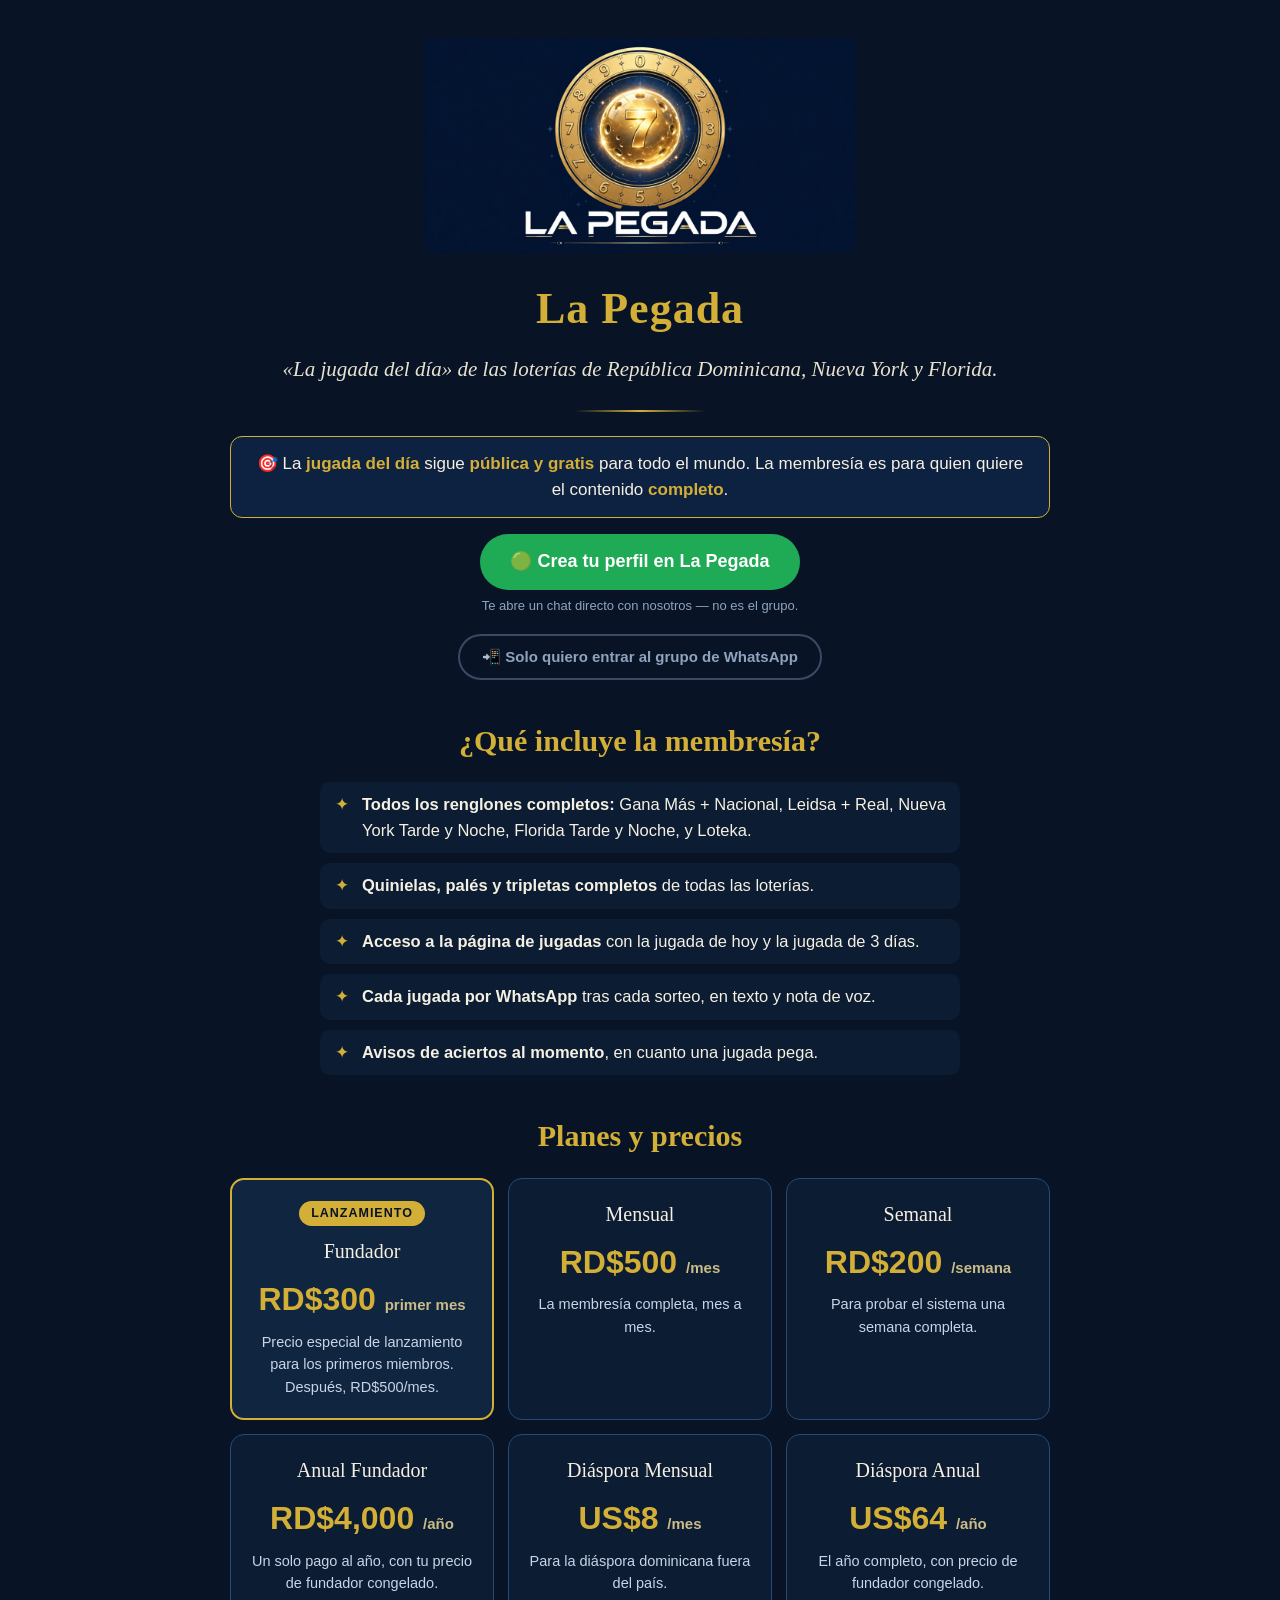
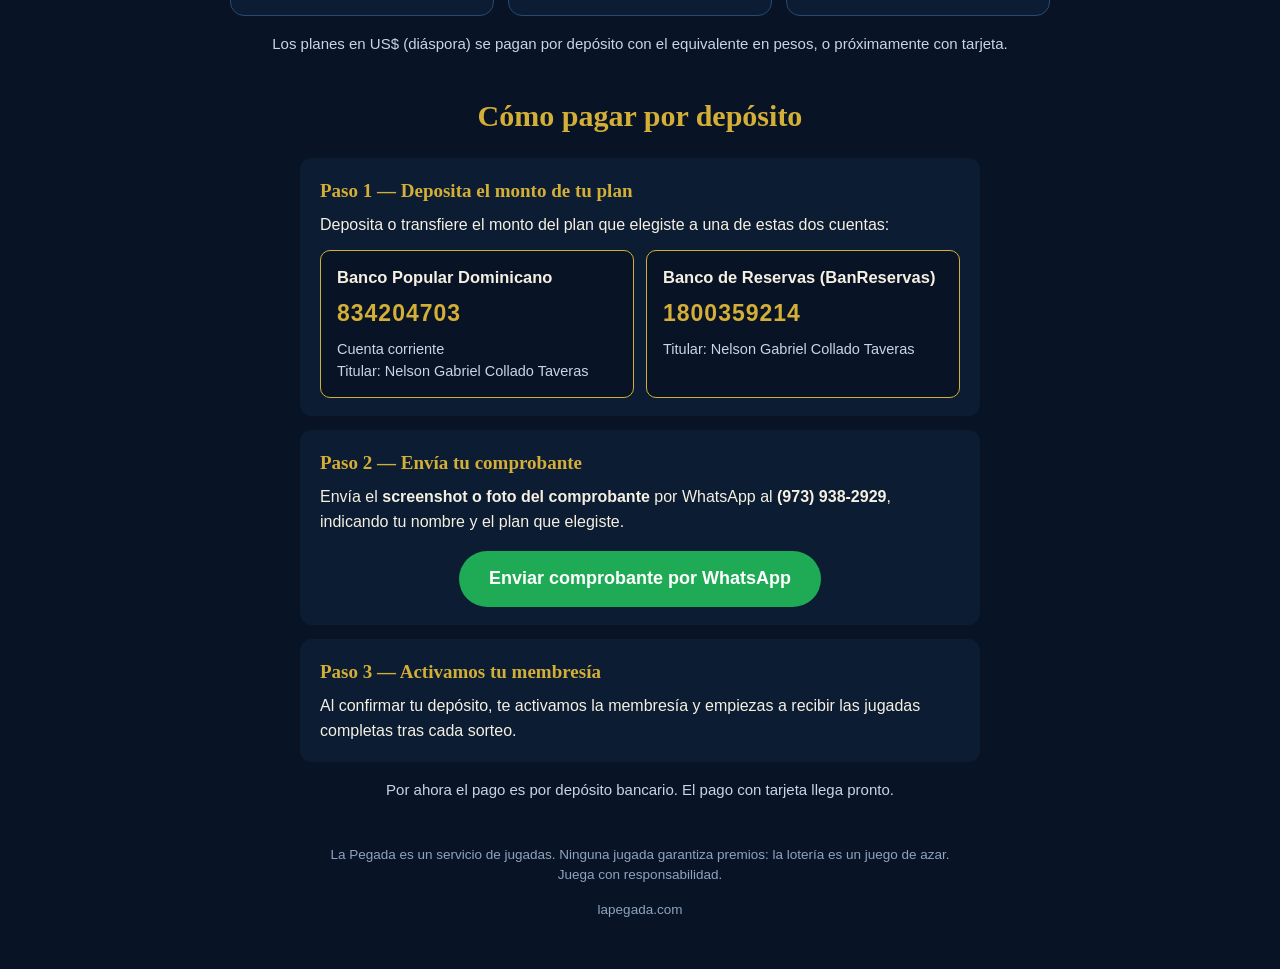
==== index.html @ ef73ce64 "Fix CTA perfil vs grupo (index.html)" ====
<!DOCTYPE html>
<html lang="es">
<head>
<meta charset="UTF-8">
<meta name="viewport" content="width=device-width, initial-scale=1.0">
<title>La Pegada — Membresía | La jugada del día</title>
<meta name="description" content="La Pegada: la jugada del día de las loterías de República Dominicana, Nueva York y Florida. Membresía con todos los renglones, quinielas, palés y tripletas completos, por la página y por WhatsApp.">
<meta property="og:type" content="website">
<meta property="og:url" content="https://lapegada.com/">
<meta property="og:site_name" content="La Pegada">
<meta property="og:title" content="La Pegada — La jugada del día">
<meta property="og:description" content="Entra y mira la jugada de tu lotería favorita: República Dominicana, Nueva York y Florida. Jugada del día gratis y la Jugada Secreta para miembros premium.">
<meta property="og:image" content="https://lapegada.com/logo-rueda.webp">
<meta name="twitter:card" content="summary_large_image">
<meta name="twitter:title" content="La Pegada — La jugada del día">
<meta name="twitter:description" content="Entra y mira la jugada de tu lotería favorita. Jugada del día gratis y la Jugada Secreta para miembros premium.">
<meta name="twitter:image" content="https://lapegada.com/logo-rueda.webp">
<link rel="manifest" href="/manifest.webmanifest">
<meta name="theme-color" content="#081426">
<link rel="icon" type="image/png" sizes="192x192" href="/icons/icon-192.png">
<link rel="icon" type="image/png" sizes="512x512" href="/icons/icon-512.png">
<meta name="mobile-web-app-capable" content="yes">
<meta name="apple-mobile-web-app-capable" content="yes">
<meta name="apple-mobile-web-app-title" content="La Pegada">
<meta name="apple-mobile-web-app-status-bar-style" content="black-translucent">
<link rel="apple-touch-icon" href="/icons/apple-touch-icon.png">
<style>
  * { margin:0; padding:0; box-sizing:border-box; }
  body { background:#081426; color:#f5f0e1; font-family: Arial, Helvetica, sans-serif; line-height:1.55; }
  .wrap { max-width:860px; margin:0 auto; padding:28px 20px 48px; }
  header { text-align:center; padding-top:10px; }
  img.logo { width:min(430px, 84vw); height:auto; }
  h1 { font-family: Georgia, 'Times New Roman', serif; font-size:clamp(30px,6vw,44px); color:#d4af37; margin-top:14px; letter-spacing:1px; }
  .tagline { margin-top:10px; font-size:clamp(16px,3.6vw,21px); color:#e8e2cf; font-style:italic; font-family: Georgia, 'Times New Roman', serif; }
  .linea { width:130px; height:2px; background:linear-gradient(90deg, transparent, #d4af37, transparent); margin:24px auto; }
  .gratis { background:#0d2140; border:1px solid #d4af37; border-radius:12px; padding:14px 18px; text-align:center; font-size:17px; color:#f5f0e1; }
  .gratis strong { color:#d4af37; }
  section { margin-top:38px; }
  h2 { font-family: Georgia, 'Times New Roman', serif; color:#d4af37; font-size:clamp(22px,5vw,30px); text-align:center; margin-bottom:18px; }
  ul.incluye { list-style:none; max-width:640px; margin:0 auto; }
  ul.incluye li { padding:10px 14px 10px 42px; position:relative; background:#0b1c33; border-radius:10px; margin-bottom:10px; font-size:16.5px; }
  ul.incluye li::before { content:"✦"; color:#d4af37; position:absolute; left:15px; top:10px; }
  .planes { display:grid; grid-template-columns:repeat(auto-fit, minmax(230px, 1fr)); gap:14px; }
  .plan { background:#0b1c33; border:1px solid #274a73; border-radius:14px; padding:20px 18px; text-align:center; }
  .plan.destacado { border:2px solid #d4af37; background:#10253f; }
  .plan .nombre { font-family: Georgia, 'Times New Roman', serif; font-size:20px; color:#f5f0e1; }
  .plan .precio { font-size:32px; font-weight:bold; color:#d4af37; margin:8px 0 2px; }
  .plan .precio small { font-size:15px; color:#cbbd8a; }
  .plan .detalle { font-size:14.5px; color:#c9d4e6; margin-top:6px; }
  .etiqueta { display:inline-block; background:#d4af37; color:#081426; font-weight:bold; font-size:12.5px; letter-spacing:1px; text-transform:uppercase; border-radius:20px; padding:3px 12px; margin-bottom:10px; }
  .nota { text-align:center; font-size:15px; color:#c9d4e6; margin-top:16px; }
  .pasos { max-width:680px; margin:0 auto; }
  .paso { background:#0b1c33; border-radius:12px; padding:18px 20px; margin-bottom:14px; }
  .paso h3 { color:#d4af37; font-family: Georgia, 'Times New Roman', serif; font-size:19px; margin-bottom:8px; }
  .cuentas { display:grid; grid-template-columns:repeat(auto-fit, minmax(240px, 1fr)); gap:12px; margin-top:12px; }
  .cuenta { background:#081426; border:1px solid #d4af37; border-radius:10px; padding:14px 16px; }
  .cuenta .banco { font-weight:bold; font-size:16.5px; color:#f5f0e1; }
  .cuenta .numero { font-size:23px; font-weight:bold; letter-spacing:1px; color:#d4af37; margin:6px 0; }
  .cuenta .dato { font-size:14.5px; color:#c9d4e6; }
  a.wa { display:inline-block; background:#1faa55; color:#ffffff; font-weight:bold; text-decoration:none; border-radius:30px; padding:14px 30px; font-size:18px; margin-top:8px; }
  a.grupo { display:inline-block; background:transparent; color:#8fa3bf; font-weight:bold; text-decoration:none; border:2px solid #3a4a63; border-radius:30px; padding:9px 22px; font-size:15px; margin-top:10px; }
  .cta { text-align:center; margin-top:8px; }
  .cta .nota { display:block; margin-top:6px; font-size:13px; color:#8fa3bf; }
  footer { margin-top:44px; text-align:center; font-size:13.5px; color:#8fa3bf; }
  footer .legal { max-width:640px; margin:0 auto 14px; line-height:1.5; }
</style>
</head>
<body>
<div class="wrap">

  <header>
    <img class="logo" src="logo-rueda.webp" alt="La Pegada">
    <h1>La Pegada</h1>
    <p class="tagline">«La jugada del día» de las loterías de República Dominicana, Nueva York y Florida.</p>
    <div class="linea"></div>
    <div class="gratis">🎯 La <strong>jugada del día</strong> sigue <strong>pública y gratis</strong> para todo el mundo. La membresía es para quien quiere el contenido <strong>completo</strong>.</div>
    <div class="cta"><a class="wa" href="https://wa.me/19739382929?text=Hola%2C%20quiero%20crear%20mi%20perfil%20en%20La%20Pegada">🟢 Crea tu perfil en La Pegada</a><span class="nota">Te abre un chat directo con nosotros — no es el grupo.</span></div>
    <div class="cta"><a class="grupo" href="https://chat.whatsapp.com/J2mZle35gY3IlnTpNq9Ofj?s=cl&p=i&mlu=4&ilr=4&iam=2">📲 Solo quiero entrar al grupo de WhatsApp</a></div>
  </header>

  <section>
    <h2>¿Qué incluye la membresía?</h2>
    <ul class="incluye">
      <li><strong>Todos los renglones completos:</strong> Gana Más + Nacional, Leidsa + Real, Nueva York Tarde y Noche, Florida Tarde y Noche, y Loteka.</li>
      <li><strong>Quinielas, palés y tripletas completos</strong> de todas las loterías.</li>
      <li><strong>Acceso a la página de jugadas</strong> con la jugada de hoy y la jugada de 3 días.</li>
      <li><strong>Cada jugada por WhatsApp</strong> tras cada sorteo, en texto y nota de voz.</li>
      <li><strong>Avisos de aciertos al momento</strong>, en cuanto una jugada pega.</li>
    </ul>
  </section>

  <section>
    <h2>Planes y precios</h2>
    <div class="planes">
      <div class="plan destacado">
        <span class="etiqueta">Lanzamiento</span>
        <div class="nombre">Fundador</div>
        <div class="precio">RD$300 <small>primer mes</small></div>
        <div class="detalle">Precio especial de lanzamiento para los primeros miembros. Después, RD$500/mes.</div>
      </div>
      <div class="plan">
        <div class="nombre">Mensual</div>
        <div class="precio">RD$500 <small>/mes</small></div>
        <div class="detalle">La membresía completa, mes a mes.</div>
      </div>
      <div class="plan">
        <div class="nombre">Semanal</div>
        <div class="precio">RD$200 <small>/semana</small></div>
        <div class="detalle">Para probar el sistema una semana completa.</div>
      </div>
      <div class="plan">
        <div class="nombre">Anual Fundador</div>
        <div class="precio">RD$4,000 <small>/año</small></div>
        <div class="detalle">Un solo pago al año, con tu precio de fundador congelado.</div>
      </div>
      <div class="plan">
        <div class="nombre">Diáspora Mensual</div>
        <div class="precio">US$8 <small>/mes</small></div>
        <div class="detalle">Para la diáspora dominicana fuera del país.</div>
      </div>
      <div class="plan">
        <div class="nombre">Diáspora Anual</div>
        <div class="precio">US$64 <small>/año</small></div>
        <div class="detalle">El año completo, con precio de fundador congelado.</div>
      </div>
    </div>
    <p class="nota">Los planes en US$ (diáspora) se pagan por depósito con el equivalente en pesos, o próximamente con tarjeta.</p>
  </section>

  <section>
    <h2>Cómo pagar por depósito</h2>
    <div class="pasos">
      <div class="paso">
        <h3>Paso 1 — Deposita el monto de tu plan</h3>
        <p>Deposita o transfiere el monto del plan que elegiste a una de estas dos cuentas:</p>
        <div class="cuentas">
          <div class="cuenta">
            <div class="banco">Banco Popular Dominicano</div>
            <div class="numero">834204703</div>
            <div class="dato">Cuenta corriente</div>
            <div class="dato">Titular: Nelson Gabriel Collado Taveras</div>
          </div>
          <div class="cuenta">
            <div class="banco">Banco de Reservas (BanReservas)</div>
            <div class="numero">1800359214</div>
            <div class="dato">Titular: Nelson Gabriel Collado Taveras</div>
          </div>
        </div>
      </div>
      <div class="paso">
        <h3>Paso 2 — Envía tu comprobante</h3>
        <p>Envía el <strong>screenshot o foto del comprobante</strong> por WhatsApp al <strong>(973) 938-2929</strong>, indicando tu nombre y el plan que elegiste.</p>
        <div class="cta"><a class="wa" href="https://wa.me/19739382929">Enviar comprobante por WhatsApp</a></div>
      </div>
      <div class="paso">
        <h3>Paso 3 — Activamos tu membresía</h3>
        <p>Al confirmar tu depósito, te activamos la membresía y empiezas a recibir las jugadas completas tras cada sorteo.</p>
      </div>
    </div>
    <p class="nota">Por ahora el pago es por depósito bancario. El pago con tarjeta llega pronto.</p>
  </section>

  <footer>
    <p class="legal">La Pegada es un servicio de jugadas. Ninguna jugada garantiza premios: la lotería es un juego de azar. Juega con responsabilidad.</p>
    <p>lapegada.com</p>
  </footer>

</div>
<script>
if ('serviceWorker' in navigator) {
  window.addEventListener('load', function () {
    navigator.serviceWorker.register('/sw.js').catch(function () { /* sin SW la página funciona igual */ });
  });
}
</script>
</body>
</html>
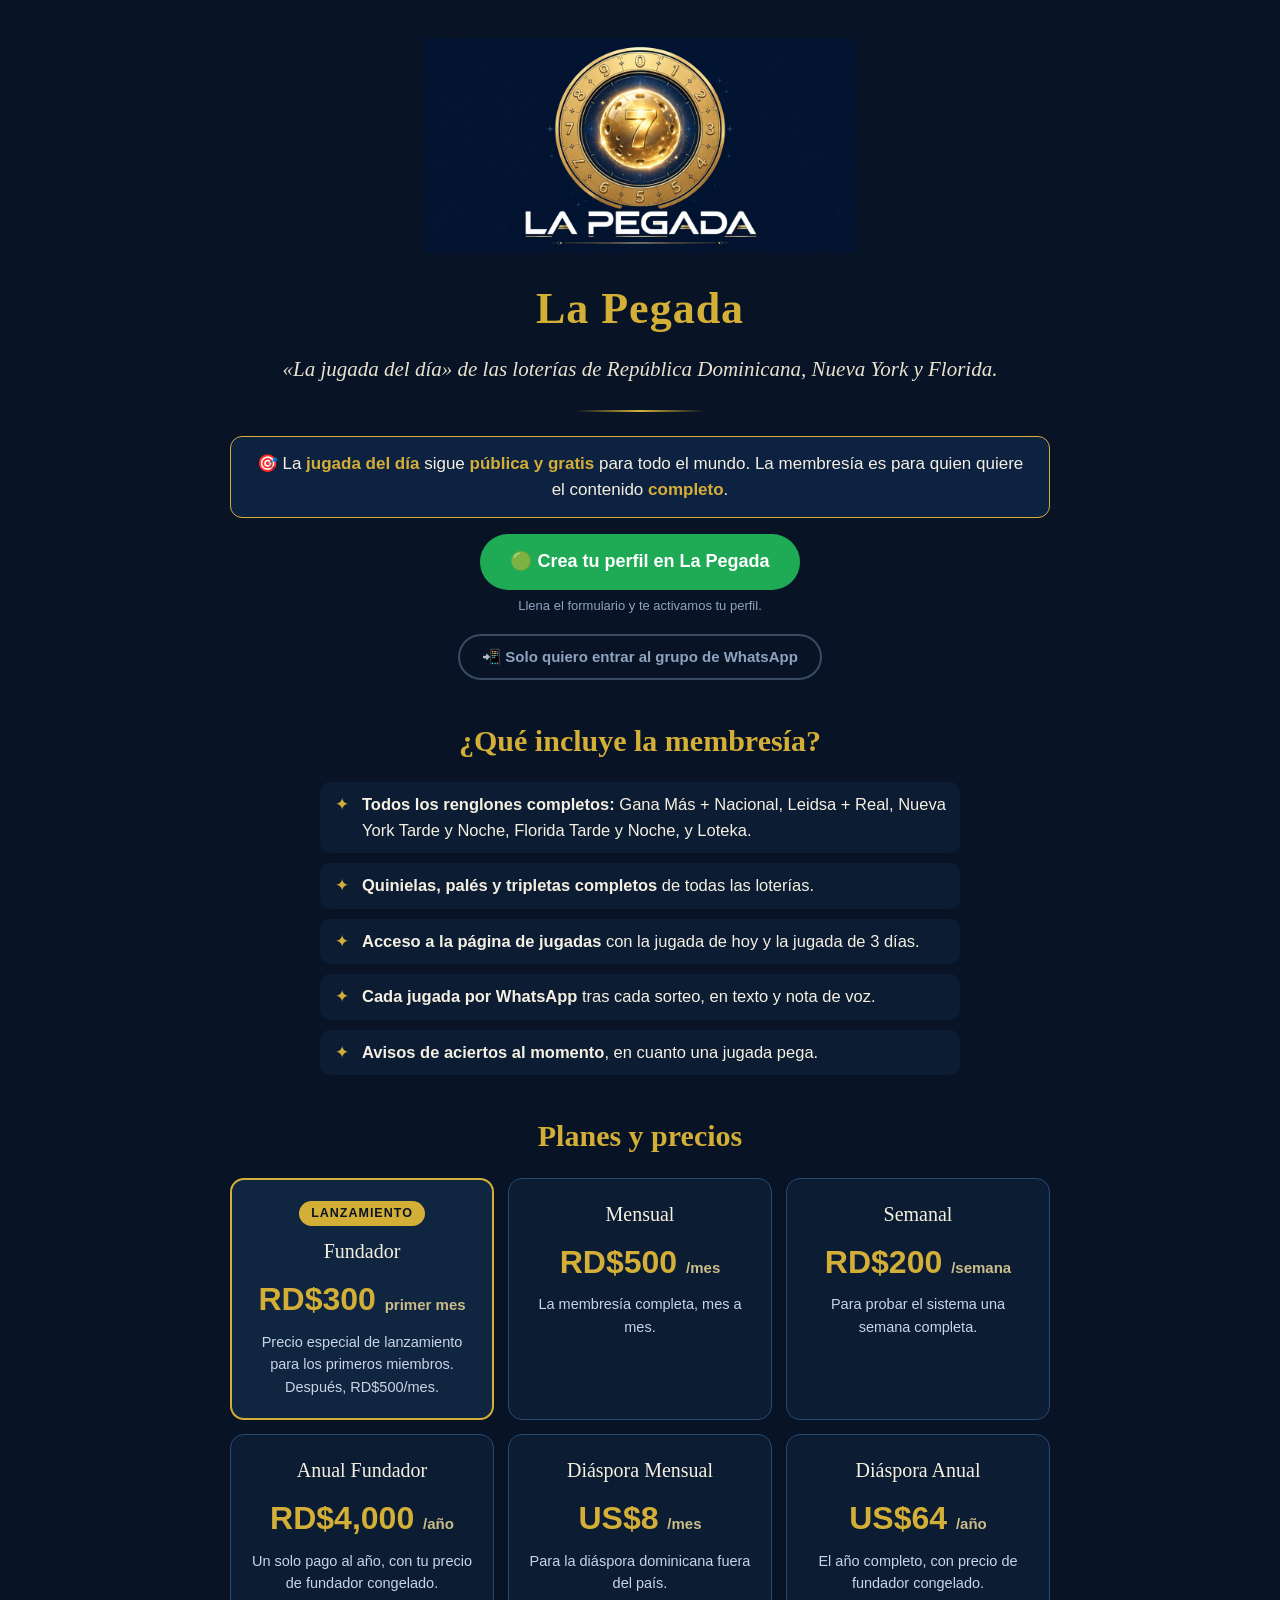
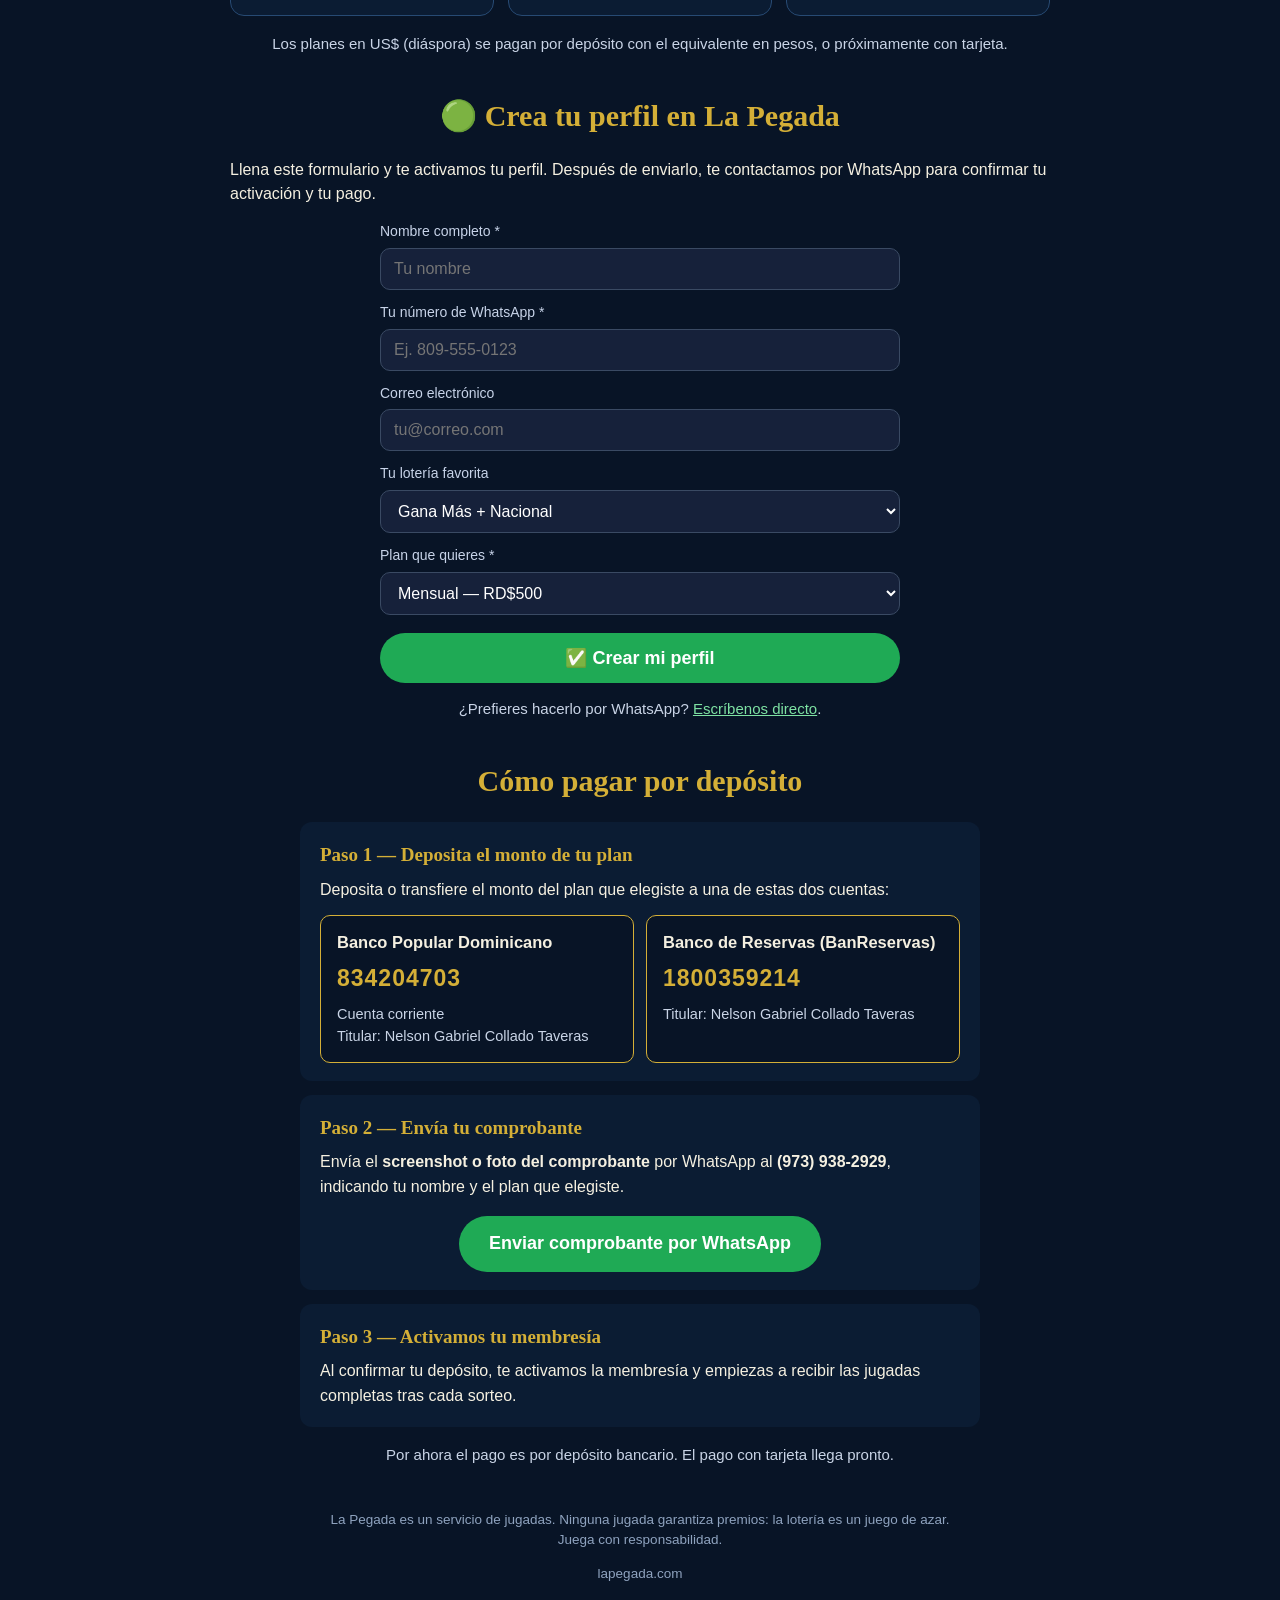
==== commit e0df5665: "Formulario crear perfil (index.html)" ====
--- a/index.html
+++ b/index.html
@@ -61,6 +61,12 @@
   a.grupo { display:inline-block; background:transparent; color:#8fa3bf; font-weight:bold; text-decoration:none; border:2px solid #3a4a63; border-radius:30px; padding:9px 22px; font-size:15px; margin-top:10px; }
   .cta { text-align:center; margin-top:8px; }
   .cta .nota { display:block; margin-top:6px; font-size:13px; color:#8fa3bf; }
+  form.perfil { max-width:520px; margin:14px auto 0; text-align:left; }
+  form.perfil label { display:block; font-size:14px; color:#c7d3e8; margin:12px 0 5px; }
+  form.perfil input, form.perfil select { width:100%; box-sizing:border-box; background:#16213a; border:1px solid #3a4a63; border-radius:10px; color:#ffffff; padding:11px 13px; font-size:16px; }
+  form.perfil button { display:block; width:100%; background:#1faa55; color:#ffffff; font-weight:bold; border:none; border-radius:30px; padding:14px; font-size:18px; margin-top:18px; cursor:pointer; }
+  #perfil-ok { display:none; background:#12351f; border:1px solid #1faa55; color:#b9f4cd; border-radius:12px; padding:14px 16px; margin-top:16px; text-align:center; }
+  #perfil-error { display:none; background:#3a1626; border:1px solid #a83a5c; color:#f4c7d4; border-radius:12px; padding:14px 16px; margin-top:16px; text-align:center; }
   footer { margin-top:44px; text-align:center; font-size:13.5px; color:#8fa3bf; }
   footer .legal { max-width:640px; margin:0 auto 14px; line-height:1.5; }
 </style>
@@ -74,7 +80,7 @@
     <p class="tagline">«La jugada del día» de las loterías de República Dominicana, Nueva York y Florida.</p>
     <div class="linea"></div>
     <div class="gratis">🎯 La <strong>jugada del día</strong> sigue <strong>pública y gratis</strong> para todo el mundo. La membresía es para quien quiere el contenido <strong>completo</strong>.</div>
-    <div class="cta"><a class="wa" href="https://wa.me/19739382929?text=Hola%2C%20quiero%20crear%20mi%20perfil%20en%20La%20Pegada">🟢 Crea tu perfil en La Pegada</a><span class="nota">Te abre un chat directo con nosotros — no es el grupo.</span></div>
+    <div class="cta"><a class="wa" href="#crear-perfil">🟢 Crea tu perfil en La Pegada</a><span class="nota">Llena el formulario y te activamos tu perfil.</span></div>
     <div class="cta"><a class="grupo" href="https://chat.whatsapp.com/J2mZle35gY3IlnTpNq9Ofj?s=cl&p=i&mlu=4&ilr=4&iam=2">📲 Solo quiero entrar al grupo de WhatsApp</a></div>
   </header>
 
@@ -125,6 +131,41 @@
       </div>
     </div>
     <p class="nota">Los planes en US$ (diáspora) se pagan por depósito con el equivalente en pesos, o próximamente con tarjeta.</p>
+  </section>
+
+  <section id="crear-perfil">
+    <h2>🟢 Crea tu perfil en La Pegada</h2>
+    <p>Llena este formulario y te activamos tu perfil. Después de enviarlo, te contactamos por WhatsApp para confirmar tu activación y tu pago.</p>
+    <form class="perfil" id="form-perfil">
+      <label for="f-nombre">Nombre completo *</label>
+      <input id="f-nombre" name="Nombre" type="text" required autocomplete="name" placeholder="Tu nombre">
+      <label for="f-wa">Tu número de WhatsApp *</label>
+      <input id="f-wa" name="WhatsApp" type="tel" required autocomplete="tel" placeholder="Ej. 809-555-0123">
+      <label for="f-correo">Correo electrónico</label>
+      <input id="f-correo" name="Correo" type="email" autocomplete="email" placeholder="tu@correo.com">
+      <label for="f-loteria">Tu lotería favorita</label>
+      <select id="f-loteria" name="Loteria favorita">
+        <option>Gana Más + Nacional</option>
+        <option>Leidsa + Real</option>
+        <option>Nueva York Tarde y Noche</option>
+        <option>Florida Tarde y Noche</option>
+        <option>Loteka</option>
+        <option>Todas</option>
+      </select>
+      <label for="f-plan">Plan que quieres *</label>
+      <select id="f-plan" name="Plan" required>
+        <option>Semanal — RD$200</option>
+        <option selected>Mensual — RD$500</option>
+        <option>Anual — RD$4,000</option>
+        <option>Fundador (primer mes) — RD$300</option>
+        <option>Diáspora Mensual — US$8</option>
+        <option>Diáspora Anual — US$64</option>
+      </select>
+      <button type="submit">✅ Crear mi perfil</button>
+      <div id="perfil-ok">🎉 ¡Recibimos tu solicitud! Tu perfil está en proceso — te contactamos por WhatsApp para activarlo.</div>
+      <div id="perfil-error">Hubo un problema enviando el formulario. Inténtalo de nuevo en un momento.</div>
+    </form>
+    <p class="nota" style="text-align:center;margin-top:14px;">¿Prefieres hacerlo por WhatsApp? <a href="https://wa.me/19739382929?text=Hola%2C%20quiero%20crear%20mi%20perfil%20en%20La%20Pegada" style="color:#7ee2a3;">Escríbenos directo</a>.</p>
   </section>
 
   <section>
@@ -172,6 +213,28 @@
     navigator.serviceWorker.register('/sw.js').catch(function () { /* sin SW la página funciona igual */ });
   });
 }
+(function () {
+  var form = document.getElementById('form-perfil');
+  if (!form) return;
+  form.addEventListener('submit', function (e) {
+    e.preventDefault();
+    var ok = document.getElementById('perfil-ok');
+    var err = document.getElementById('perfil-error');
+    ok.style.display = 'none'; err.style.display = 'none';
+    var data = {};
+    new FormData(form).forEach(function (v, k) { data[k] = v; });
+    data._subject = 'Nuevo perfil — La Pegada';
+    data._template = 'table';
+    fetch('https://formsubmit.co/ajax/reyvaldezrd@gmail.com', {
+      method: 'POST',
+      headers: { 'Content-Type': 'application/json', 'Accept': 'application/json' },
+      body: JSON.stringify(data)
+    }).then(function (r) { return r.json(); }).then(function (d) {
+      if (d && (d.success === 'true' || d.success === true)) { ok.style.display = 'block'; form.reset(); }
+      else { err.style.display = 'block'; }
+    }).catch(function () { err.style.display = 'block'; });
+  });
+})();
 </script>
 </body>
 </html>
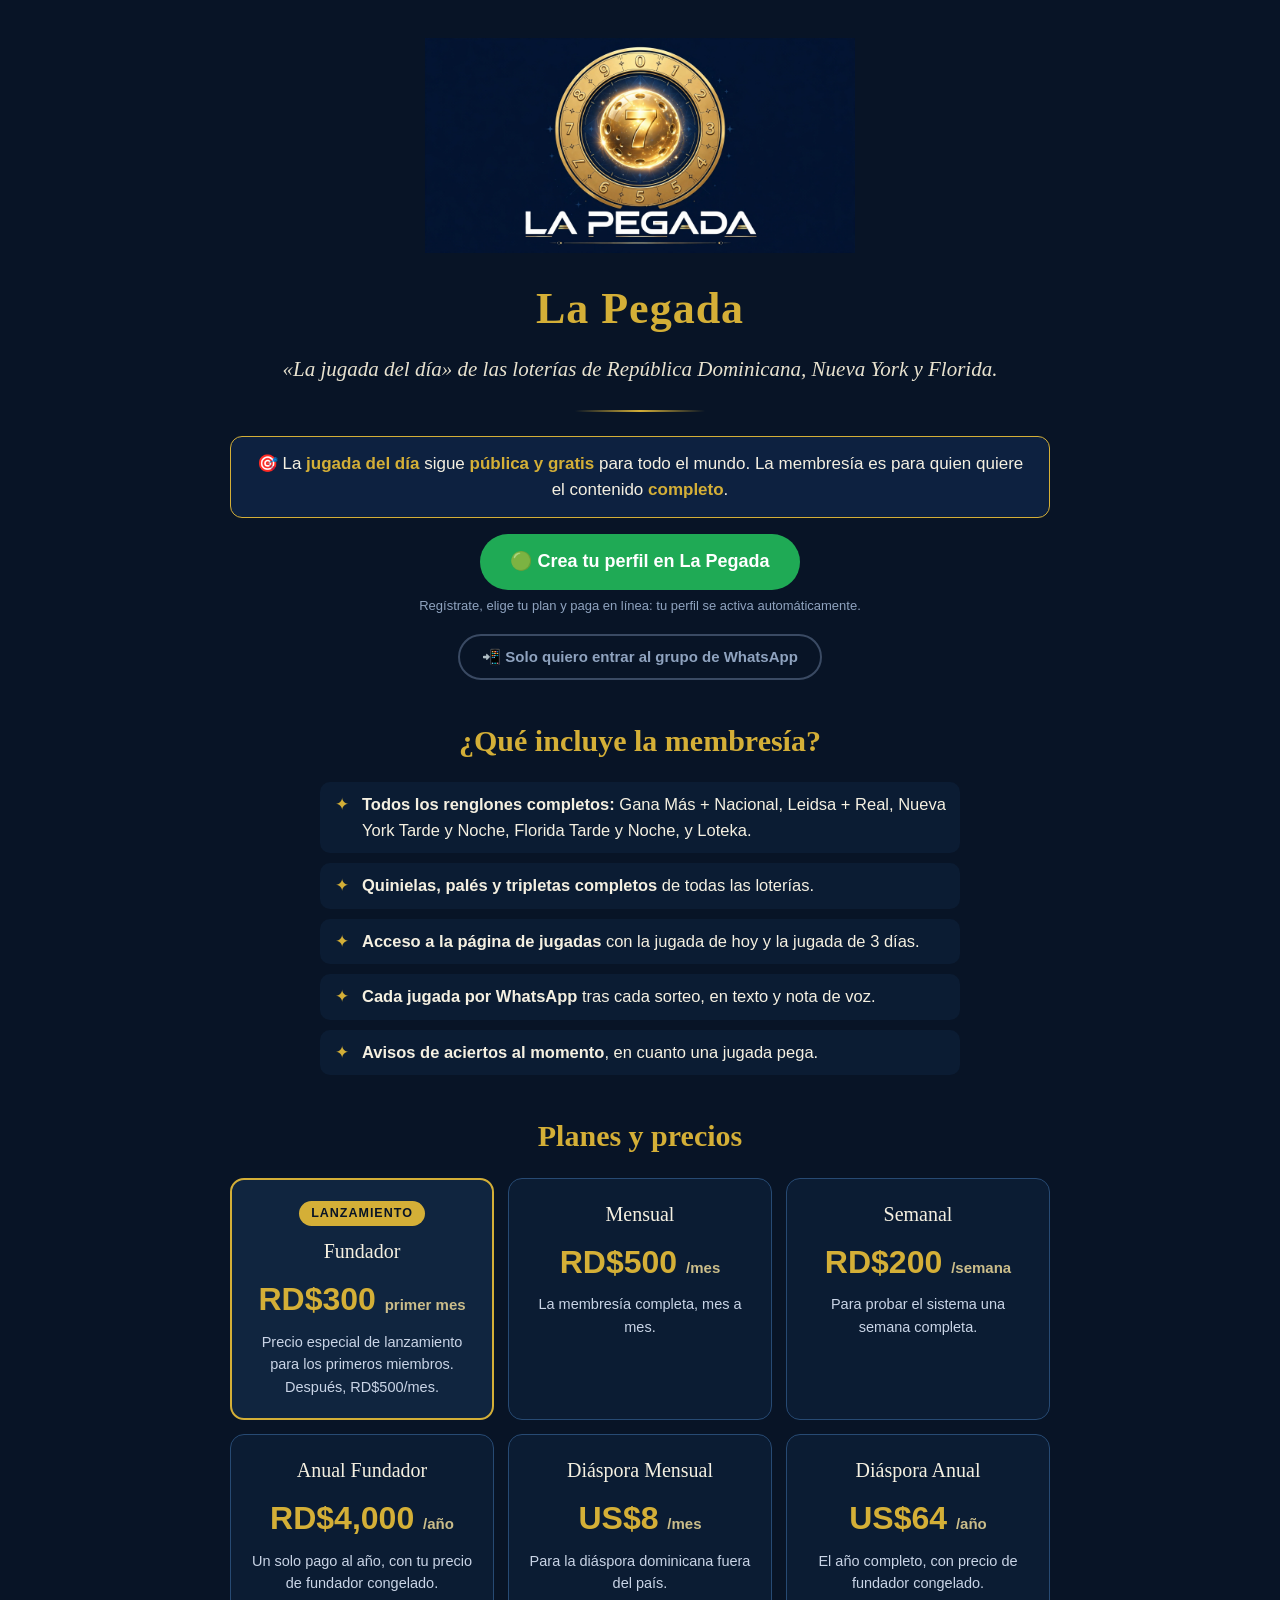
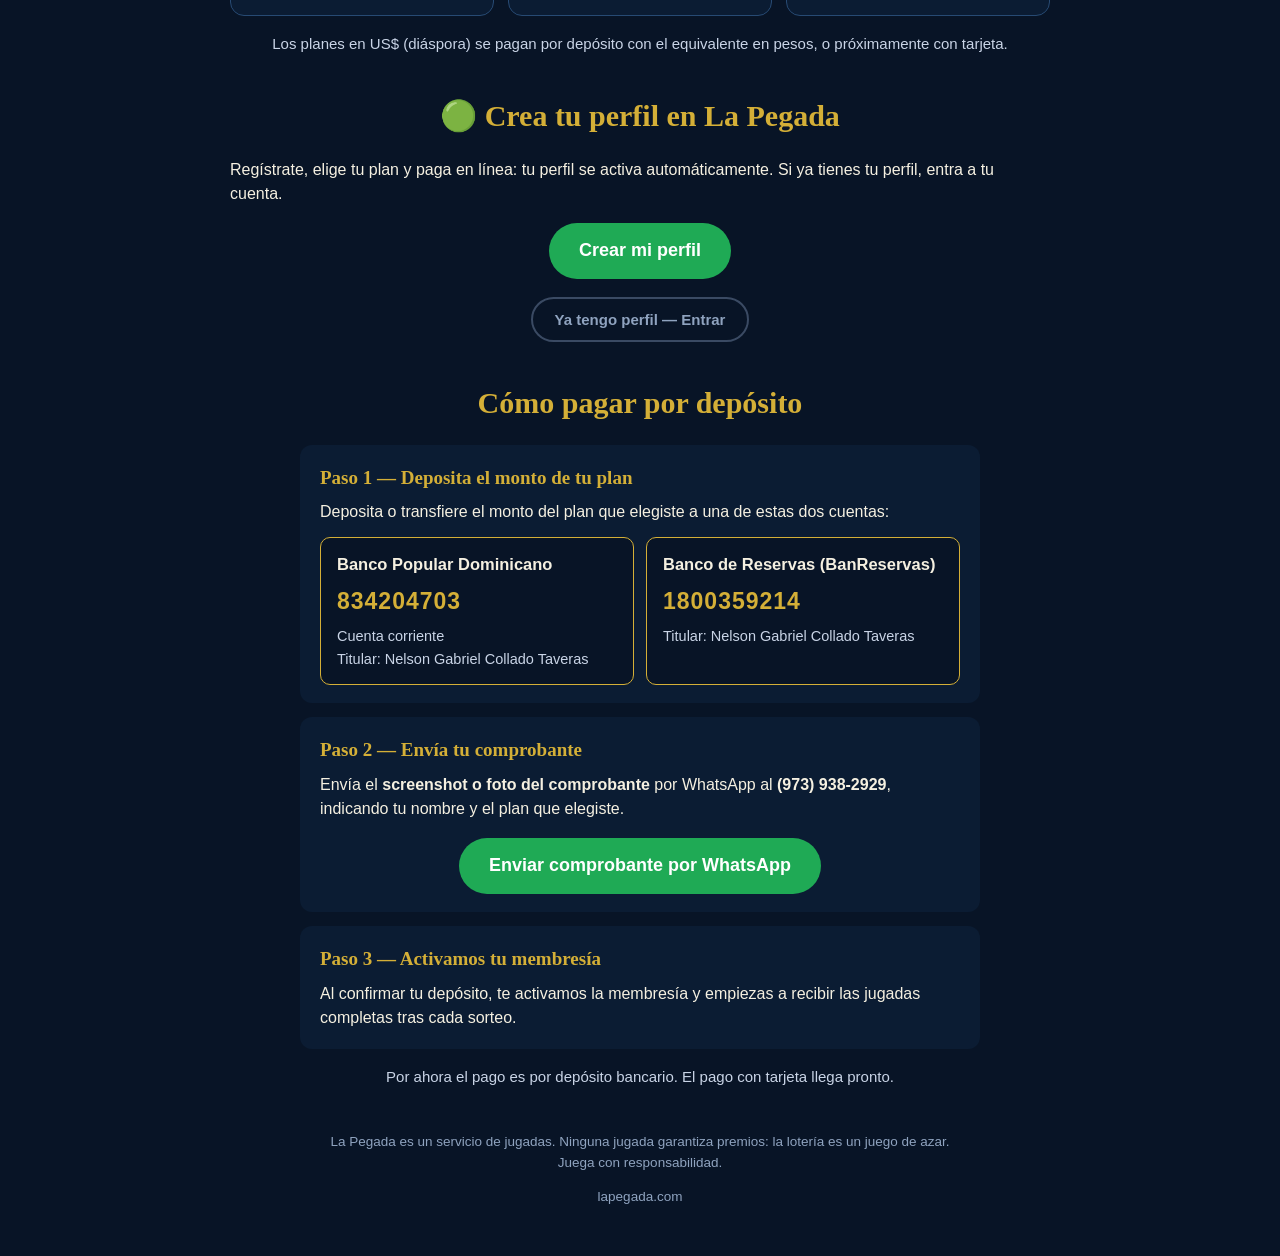
==== commit 7d65b6ed: "Fase 2 miembros: index.html" ====
--- a/index.html
+++ b/index.html
@@ -61,12 +61,6 @@
   a.grupo { display:inline-block; background:transparent; color:#8fa3bf; font-weight:bold; text-decoration:none; border:2px solid #3a4a63; border-radius:30px; padding:9px 22px; font-size:15px; margin-top:10px; }
   .cta { text-align:center; margin-top:8px; }
   .cta .nota { display:block; margin-top:6px; font-size:13px; color:#8fa3bf; }
-  form.perfil { max-width:520px; margin:14px auto 0; text-align:left; }
-  form.perfil label { display:block; font-size:14px; color:#c7d3e8; margin:12px 0 5px; }
-  form.perfil input, form.perfil select { width:100%; box-sizing:border-box; background:#16213a; border:1px solid #3a4a63; border-radius:10px; color:#ffffff; padding:11px 13px; font-size:16px; }
-  form.perfil button { display:block; width:100%; background:#1faa55; color:#ffffff; font-weight:bold; border:none; border-radius:30px; padding:14px; font-size:18px; margin-top:18px; cursor:pointer; }
-  #perfil-ok { display:none; background:#12351f; border:1px solid #1faa55; color:#b9f4cd; border-radius:12px; padding:14px 16px; margin-top:16px; text-align:center; }
-  #perfil-error { display:none; background:#3a1626; border:1px solid #a83a5c; color:#f4c7d4; border-radius:12px; padding:14px 16px; margin-top:16px; text-align:center; }
   footer { margin-top:44px; text-align:center; font-size:13.5px; color:#8fa3bf; }
   footer .legal { max-width:640px; margin:0 auto 14px; line-height:1.5; }
 </style>
@@ -80,7 +74,7 @@
     <p class="tagline">«La jugada del día» de las loterías de República Dominicana, Nueva York y Florida.</p>
     <div class="linea"></div>
     <div class="gratis">🎯 La <strong>jugada del día</strong> sigue <strong>pública y gratis</strong> para todo el mundo. La membresía es para quien quiere el contenido <strong>completo</strong>.</div>
-    <div class="cta"><a class="wa" href="#crear-perfil">🟢 Crea tu perfil en La Pegada</a><span class="nota">Llena el formulario y te activamos tu perfil.</span></div>
+    <div class="cta"><a class="wa" href="/cuenta/registro.html">🟢 Crea tu perfil en La Pegada</a><span class="nota">Regístrate, elige tu plan y paga en línea: tu perfil se activa automáticamente.</span></div>
     <div class="cta"><a class="grupo" href="https://chat.whatsapp.com/J2mZle35gY3IlnTpNq9Ofj?s=cl&p=i&mlu=4&ilr=4&iam=2">📲 Solo quiero entrar al grupo de WhatsApp</a></div>
   </header>
 
@@ -135,37 +129,9 @@
 
   <section id="crear-perfil">
     <h2>🟢 Crea tu perfil en La Pegada</h2>
-    <p>Llena este formulario y te activamos tu perfil. Después de enviarlo, te contactamos por WhatsApp para confirmar tu activación y tu pago.</p>
-    <form class="perfil" id="form-perfil">
-      <label for="f-nombre">Nombre completo *</label>
-      <input id="f-nombre" name="Nombre" type="text" required autocomplete="name" placeholder="Tu nombre">
-      <label for="f-wa">Tu número de WhatsApp *</label>
-      <input id="f-wa" name="WhatsApp" type="tel" required autocomplete="tel" placeholder="Ej. 809-555-0123">
-      <label for="f-correo">Correo electrónico</label>
-      <input id="f-correo" name="Correo" type="email" autocomplete="email" placeholder="tu@correo.com">
-      <label for="f-loteria">Tu lotería favorita</label>
-      <select id="f-loteria" name="Loteria favorita">
-        <option>Gana Más + Nacional</option>
-        <option>Leidsa + Real</option>
-        <option>Nueva York Tarde y Noche</option>
-        <option>Florida Tarde y Noche</option>
-        <option>Loteka</option>
-        <option>Todas</option>
-      </select>
-      <label for="f-plan">Plan que quieres *</label>
-      <select id="f-plan" name="Plan" required>
-        <option>Semanal — RD$200</option>
-        <option selected>Mensual — RD$500</option>
-        <option>Anual — RD$4,000</option>
-        <option>Fundador (primer mes) — RD$300</option>
-        <option>Diáspora Mensual — US$8</option>
-        <option>Diáspora Anual — US$64</option>
-      </select>
-      <button type="submit">✅ Crear mi perfil</button>
-      <div id="perfil-ok">🎉 ¡Recibimos tu solicitud! Tu perfil está en proceso — te contactamos por WhatsApp para activarlo.</div>
-      <div id="perfil-error">Hubo un problema enviando el formulario. Inténtalo de nuevo en un momento.</div>
-    </form>
-    <p class="nota" style="text-align:center;margin-top:14px;">¿Prefieres hacerlo por WhatsApp? <a href="https://wa.me/19739382929?text=Hola%2C%20quiero%20crear%20mi%20perfil%20en%20La%20Pegada" style="color:#7ee2a3;">Escríbenos directo</a>.</p>
+    <p>Regístrate, elige tu plan y paga en línea: tu perfil se activa automáticamente. Si ya tienes tu perfil, entra a tu cuenta.</p>
+    <div class="cta"><a class="wa" href="/cuenta/registro.html">Crear mi perfil</a></div>
+    <div class="cta"><a class="grupo" href="/cuenta/entrar.html">Ya tengo perfil — Entrar</a></div>
   </section>
 
   <section>
@@ -213,28 +179,6 @@
     navigator.serviceWorker.register('/sw.js').catch(function () { /* sin SW la página funciona igual */ });
   });
 }
-(function () {
-  var form = document.getElementById('form-perfil');
-  if (!form) return;
-  form.addEventListener('submit', function (e) {
-    e.preventDefault();
-    var ok = document.getElementById('perfil-ok');
-    var err = document.getElementById('perfil-error');
-    ok.style.display = 'none'; err.style.display = 'none';
-    var data = {};
-    new FormData(form).forEach(function (v, k) { data[k] = v; });
-    data._subject = 'Nuevo perfil — La Pegada';
-    data._template = 'table';
-    fetch('https://formsubmit.co/ajax/reyvaldezrd@gmail.com', {
-      method: 'POST',
-      headers: { 'Content-Type': 'application/json', 'Accept': 'application/json' },
-      body: JSON.stringify(data)
-    }).then(function (r) { return r.json(); }).then(function (d) {
-      if (d && (d.success === 'true' || d.success === true)) { ok.style.display = 'block'; form.reset(); }
-      else { err.style.display = 'block'; }
-    }).catch(function () { err.style.display = 'block'; });
-  });
-})();
 </script>
 </body>
 </html>
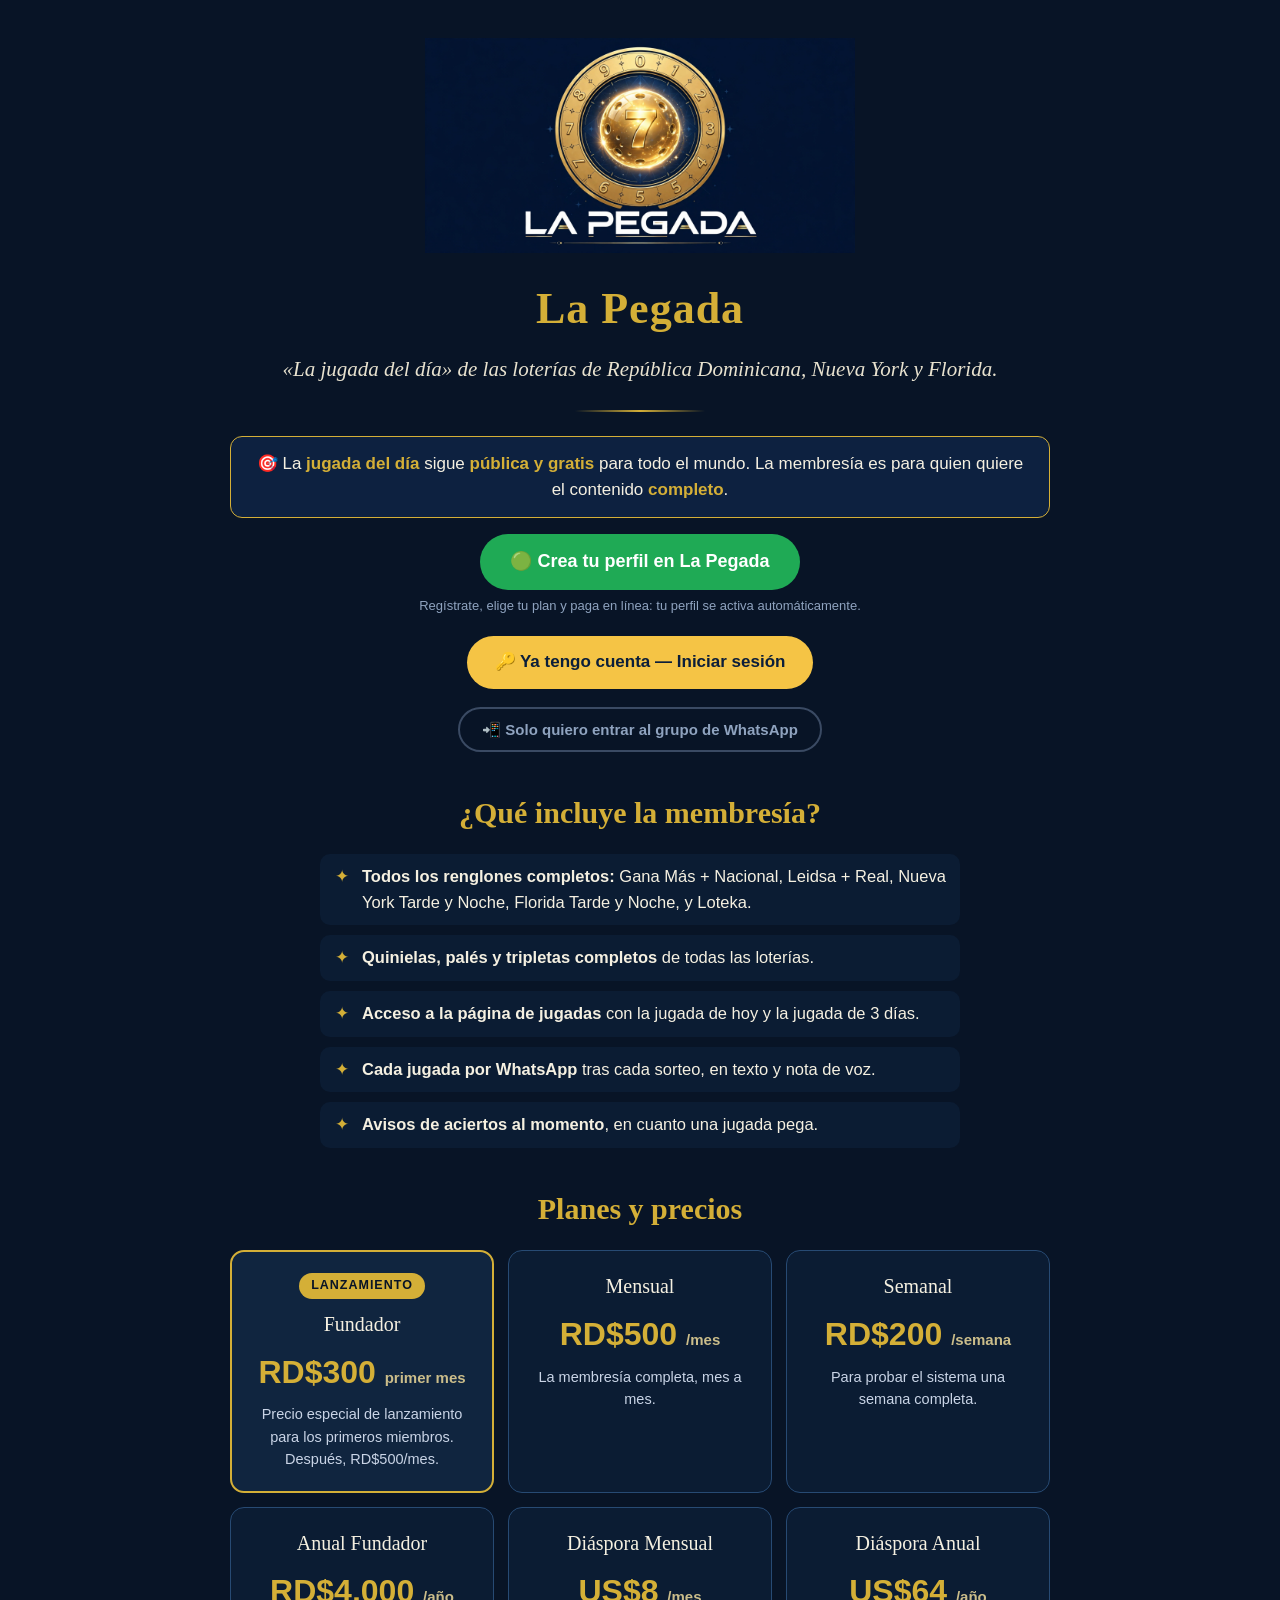
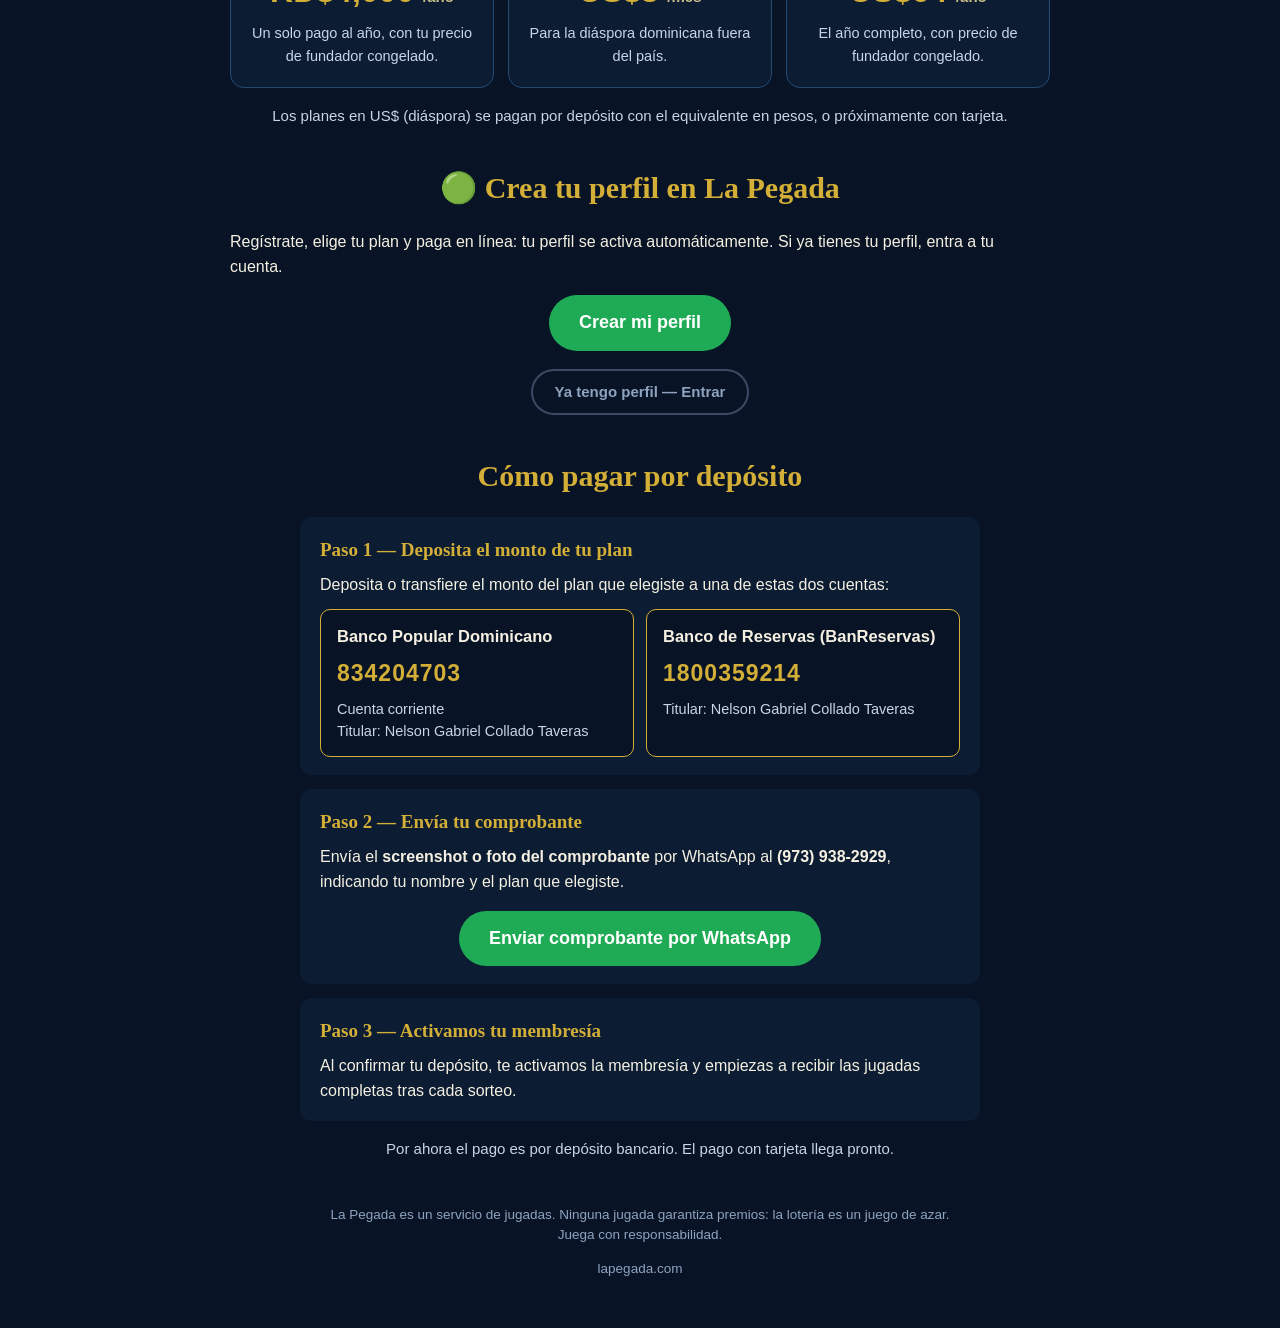
==== commit e70013b0: "Botón dorado de Iniciar sesión en el hero de la portada (miembros que ya tienen cuenta)" ====
--- a/index.html
+++ b/index.html
@@ -59,6 +59,7 @@
   .cuenta .dato { font-size:14.5px; color:#c9d4e6; }
   a.wa { display:inline-block; background:#1faa55; color:#ffffff; font-weight:bold; text-decoration:none; border-radius:30px; padding:14px 30px; font-size:18px; margin-top:8px; }
   a.grupo { display:inline-block; background:transparent; color:#8fa3bf; font-weight:bold; text-decoration:none; border:2px solid #3a4a63; border-radius:30px; padding:9px 22px; font-size:15px; margin-top:10px; }
+  a.entrar { display:inline-block; background:#f5c445; color:#0b1e3a; font-weight:bold; text-decoration:none; border-radius:30px; padding:13px 28px; font-size:17px; margin-top:12px; }
   .cta { text-align:center; margin-top:8px; }
   .cta .nota { display:block; margin-top:6px; font-size:13px; color:#8fa3bf; }
   footer { margin-top:44px; text-align:center; font-size:13.5px; color:#8fa3bf; }
@@ -75,6 +76,7 @@
     <div class="linea"></div>
     <div class="gratis">🎯 La <strong>jugada del día</strong> sigue <strong>pública y gratis</strong> para todo el mundo. La membresía es para quien quiere el contenido <strong>completo</strong>.</div>
     <div class="cta"><a class="wa" href="/cuenta/registro.html">🟢 Crea tu perfil en La Pegada</a><span class="nota">Regístrate, elige tu plan y paga en línea: tu perfil se activa automáticamente.</span></div>
+    <div class="cta"><a class="entrar" href="/cuenta/entrar.html">🔑 Ya tengo cuenta — Iniciar sesión</a></div>
     <div class="cta"><a class="grupo" href="https://chat.whatsapp.com/J2mZle35gY3IlnTpNq9Ofj?s=cl&p=i&mlu=4&ilr=4&iam=2">📲 Solo quiero entrar al grupo de WhatsApp</a></div>
   </header>
 
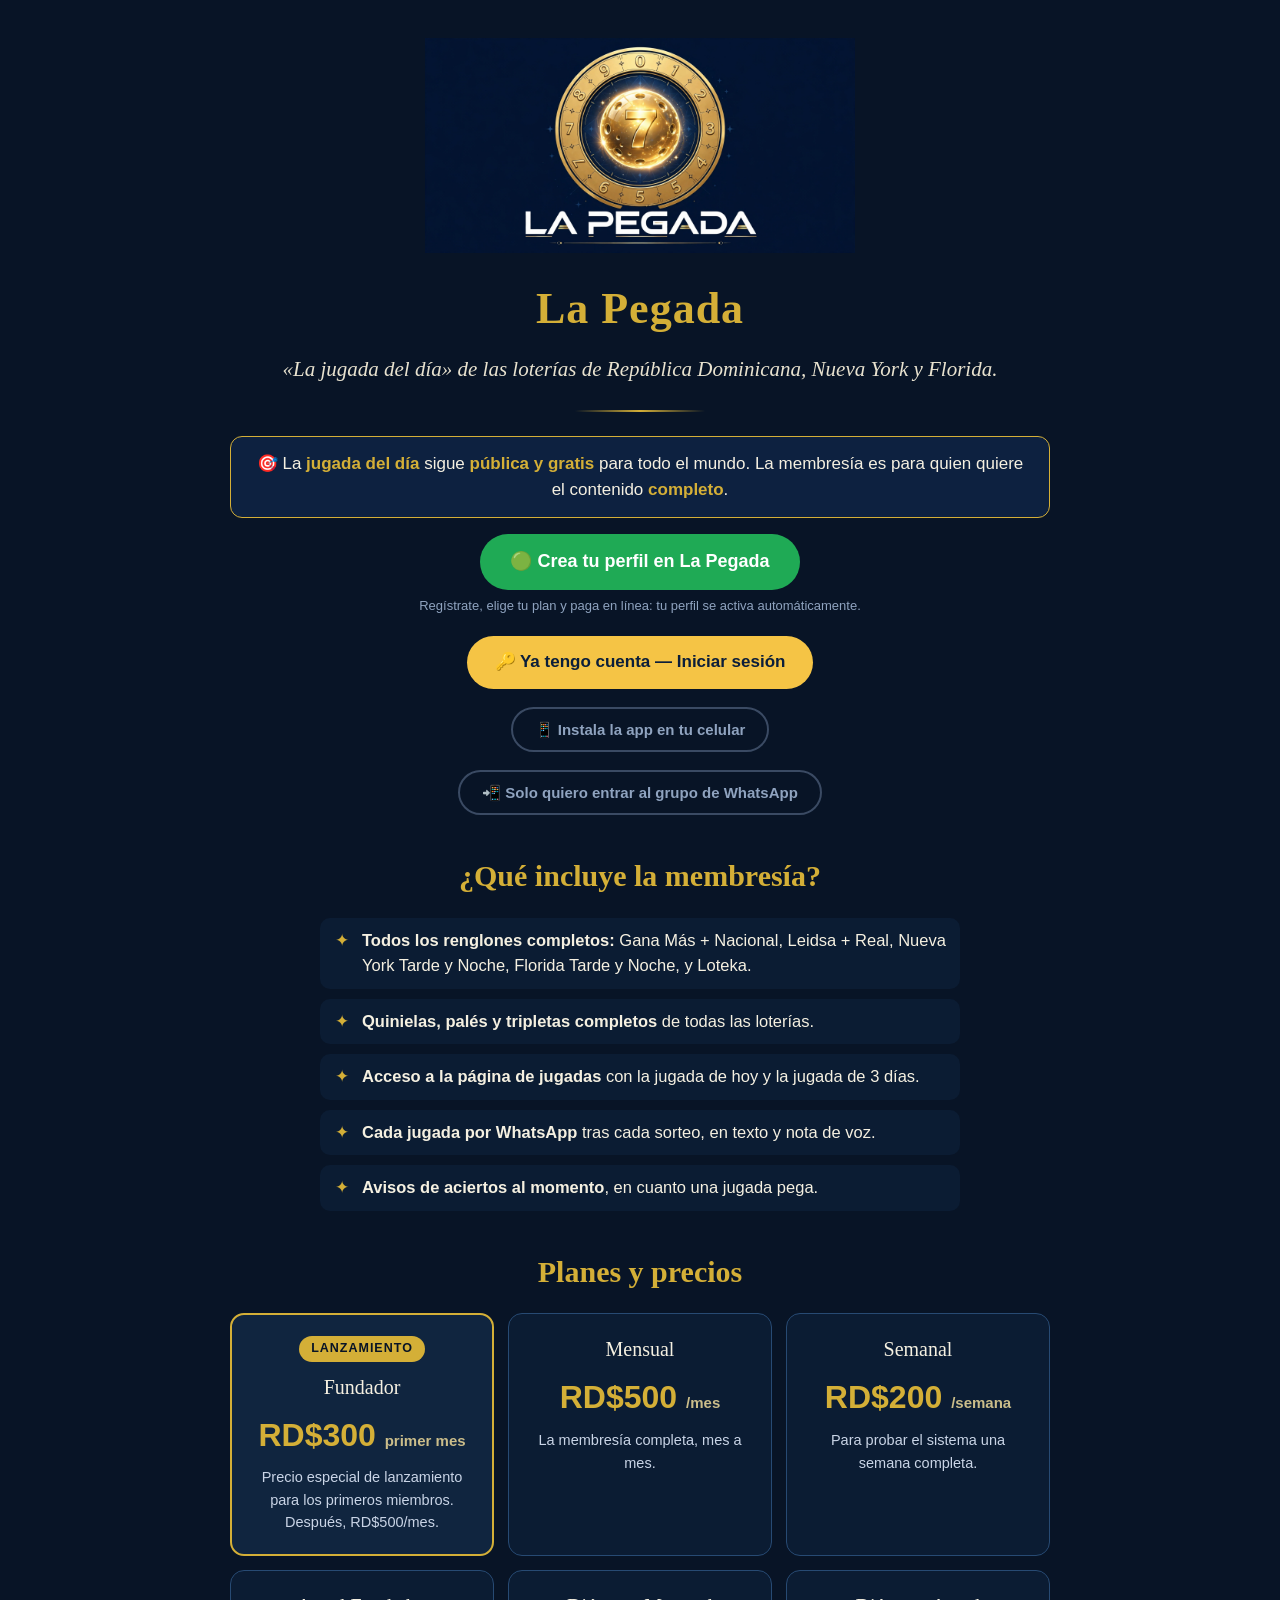
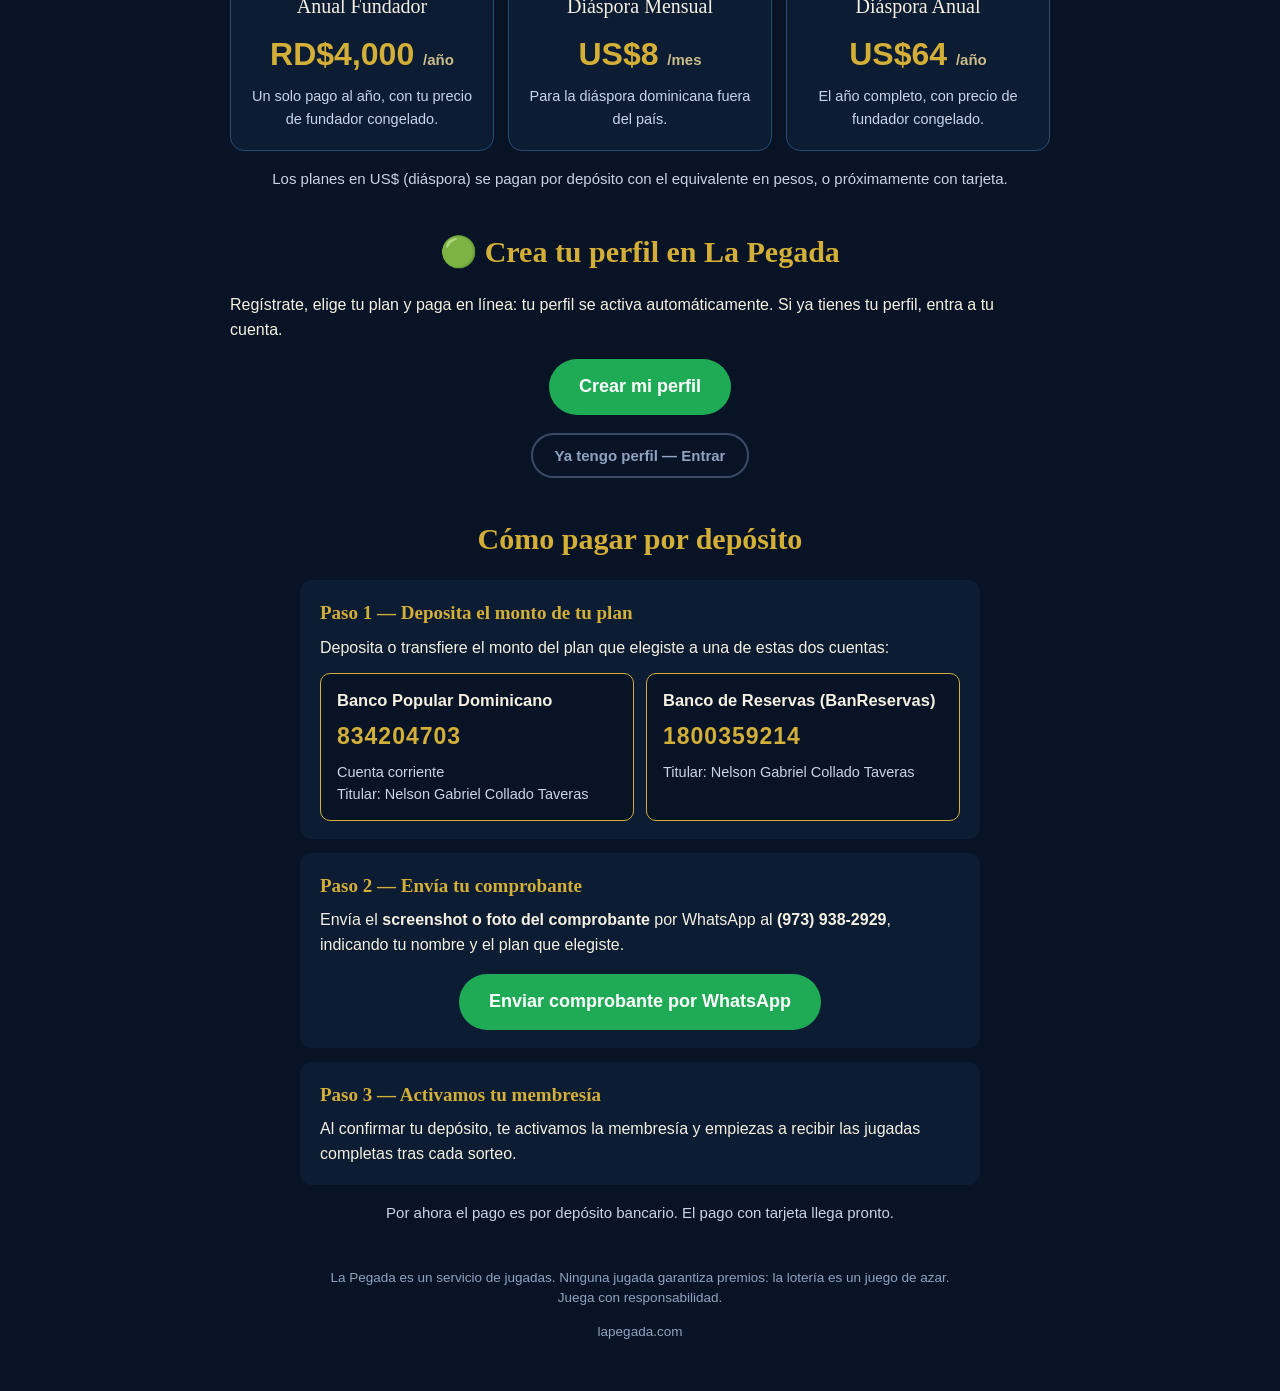
==== commit 63a98fad: "Botón 'Instala la app en tu celular' en el hero con prompt nativo o pasos según el teléfono" ====
--- a/index.html
+++ b/index.html
@@ -77,6 +77,7 @@
     <div class="gratis">🎯 La <strong>jugada del día</strong> sigue <strong>pública y gratis</strong> para todo el mundo. La membresía es para quien quiere el contenido <strong>completo</strong>.</div>
     <div class="cta"><a class="wa" href="/cuenta/registro.html">🟢 Crea tu perfil en La Pegada</a><span class="nota">Regístrate, elige tu plan y paga en línea: tu perfil se activa automáticamente.</span></div>
     <div class="cta"><a class="entrar" href="/cuenta/entrar.html">🔑 Ya tengo cuenta — Iniciar sesión</a></div>
+    <div class="cta"><a class="grupo" href="#" id="btnInstalar">📱 Instala la app en tu celular</a><span class="nota" id="instalarNota" style="display:none"></span></div>
     <div class="cta"><a class="grupo" href="https://chat.whatsapp.com/J2mZle35gY3IlnTpNq9Ofj?s=cl&p=i&mlu=4&ilr=4&iam=2">📲 Solo quiero entrar al grupo de WhatsApp</a></div>
   </header>
 
@@ -181,6 +182,27 @@
     navigator.serviceWorker.register('/sw.js').catch(function () { /* sin SW la página funciona igual */ });
   });
 }
+// Botón "Instala la app": usa el prompt nativo de Android/Chrome cuando el
+// navegador lo ofrece; si no, muestra los pasos según el teléfono.
+var promptInstalar = null;
+window.addEventListener('beforeinstallprompt', function (e) {
+  e.preventDefault();
+  promptInstalar = e;
+});
+document.getElementById('btnInstalar').addEventListener('click', function (ev) {
+  ev.preventDefault();
+  if (promptInstalar) {
+    promptInstalar.prompt();
+    promptInstalar = null;
+    return;
+  }
+  var nota = document.getElementById('instalarNota');
+  var esIOS = /iphone|ipad|ipod/i.test(navigator.userAgent);
+  nota.textContent = esIOS
+    ? 'En iPhone: toca el botón Compartir (el cuadrito con la flecha hacia arriba) y luego «Agregar a inicio».'
+    : 'En Android: toca el menú ⋮ de arriba a la derecha y luego «Instalar app» (o «Agregar a pantalla principal»). Si no sale, ya la tienes instalada.';
+  nota.style.display = 'block';
+});
 </script>
 </body>
 </html>
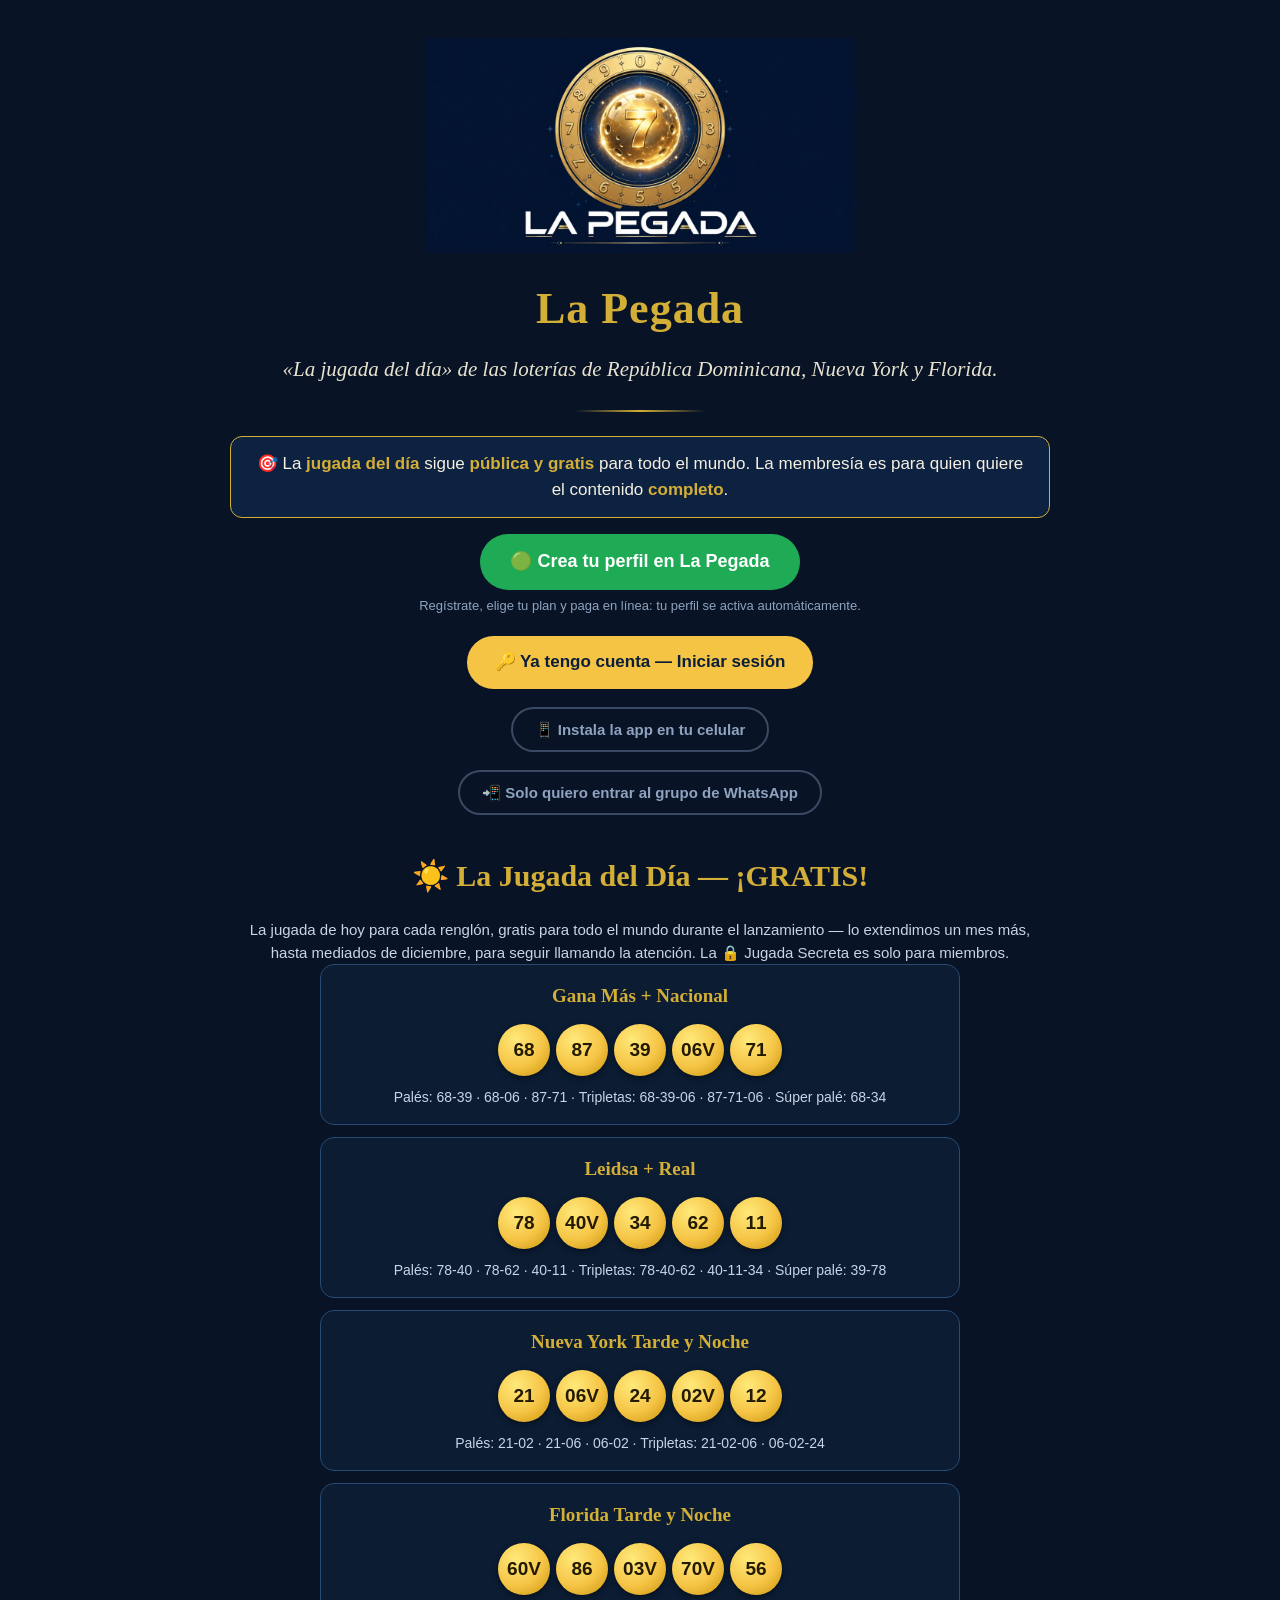
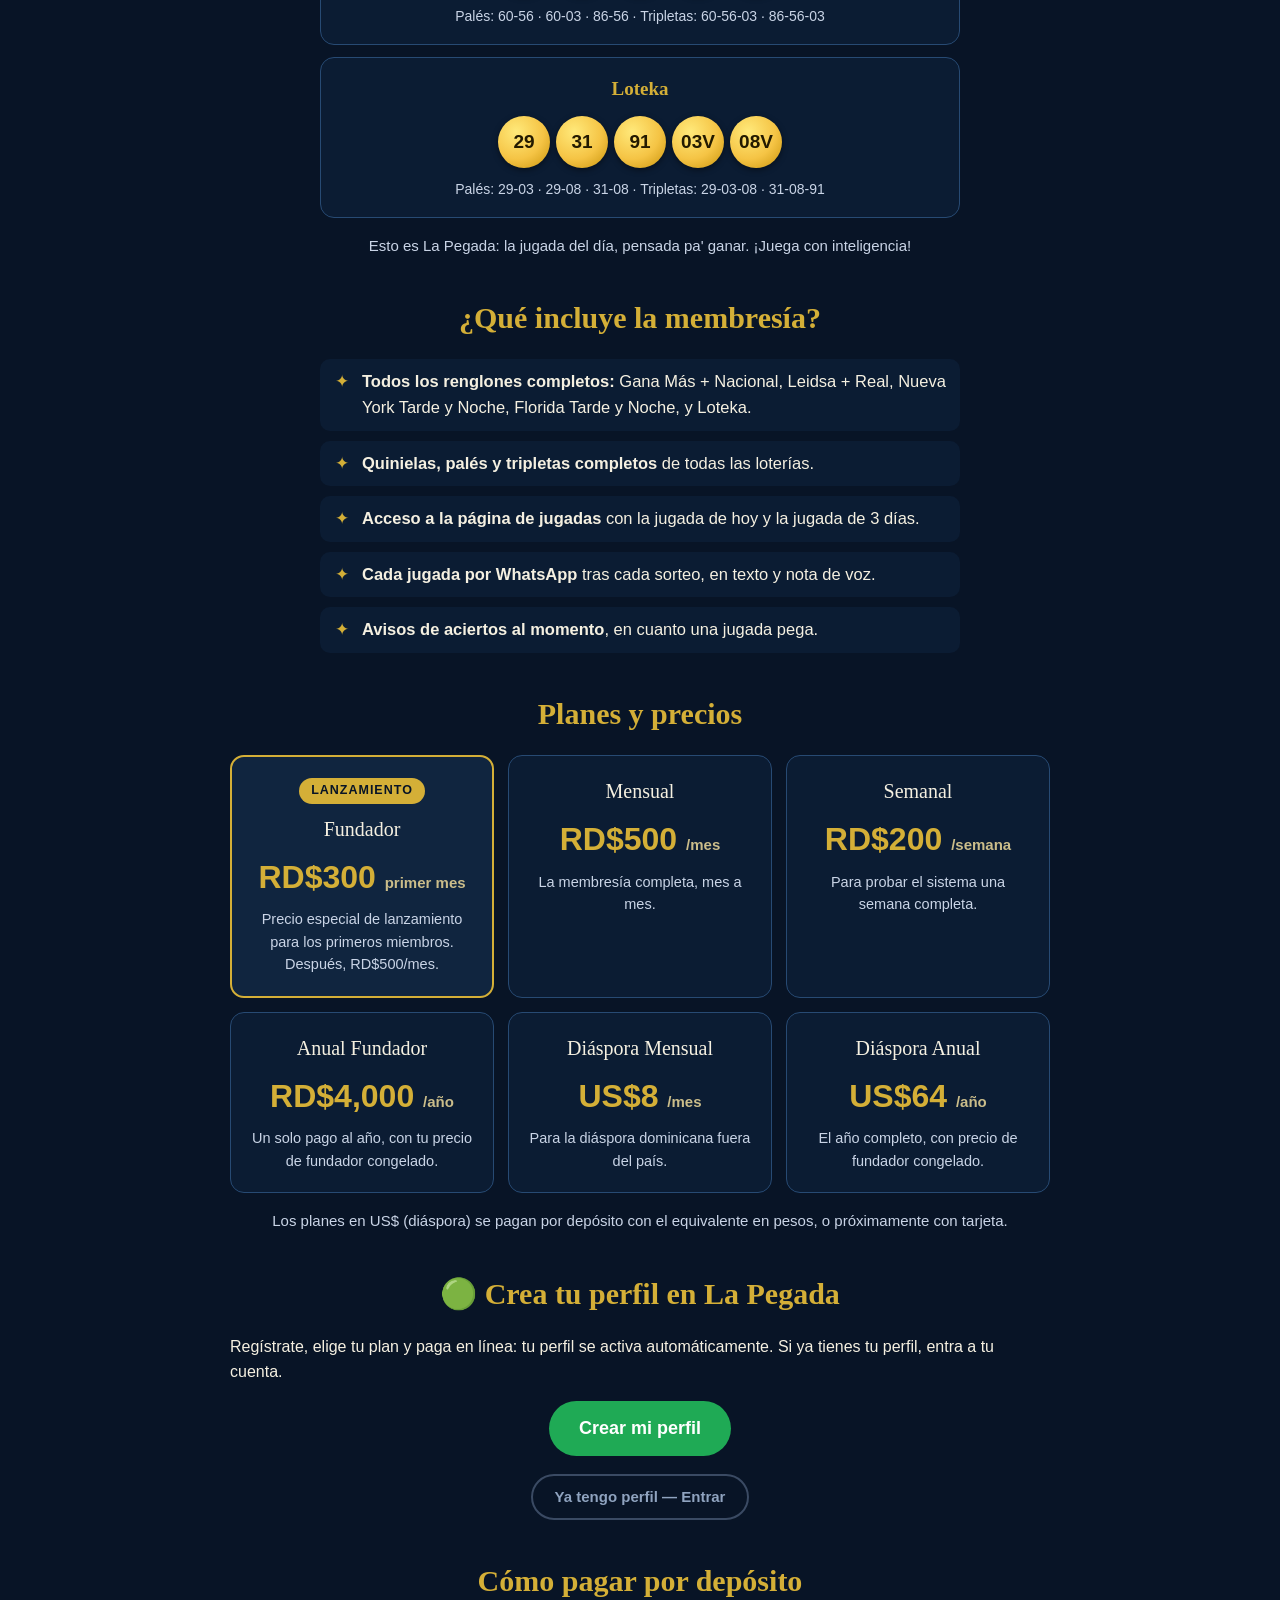
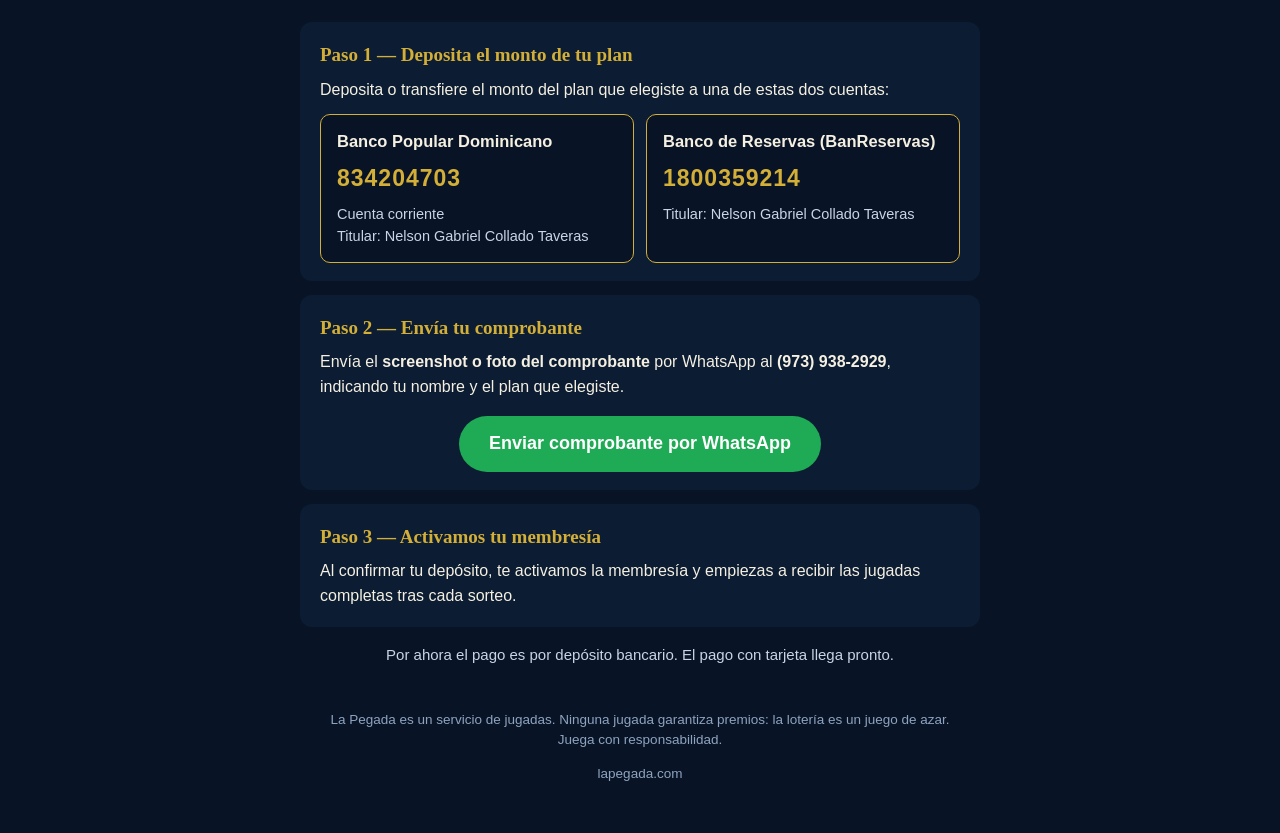
==== commit 162118c2: "Portada: sección PÚBLICA y gratis de la Jugada del Día por renglón (faltaba: la gente no la veía afu" ====
--- a/index.html
+++ b/index.html
@@ -62,6 +62,10 @@
   a.entrar { display:inline-block; background:#f5c445; color:#0b1e3a; font-weight:bold; text-decoration:none; border-radius:30px; padding:13px 28px; font-size:17px; margin-top:12px; }
   .cta { text-align:center; margin-top:8px; }
   .cta .nota { display:block; margin-top:6px; font-size:13px; color:#8fa3bf; }
+  .diaria-card { background:#0b1c33; border:1px solid #274a73; border-radius:14px; padding:16px 18px; margin:0 auto 12px; max-width:640px; text-align:center; }
+  .diaria-card h3 { color:#d4af37; font-family: Georgia, 'Times New Roman', serif; font-size:19px; margin-bottom:10px; }
+  .diaria-card .bolas span { display:inline-flex; align-items:center; justify-content:center; min-width:52px; height:52px; padding:0 7px; border-radius:50%; background:radial-gradient(circle at 35% 30%, #ffe97a, #f5c445 55%, #c9930a); color:#231a00; font-weight:bold; font-size:19px; margin:3px; box-shadow:0 2px 6px rgba(0,0,0,.45); }
+  .diaria-card p { font-size:14px; color:#c9d4e6; margin-top:8px; }
   footer { margin-top:44px; text-align:center; font-size:13.5px; color:#8fa3bf; }
   footer .legal { max-width:640px; margin:0 auto 14px; line-height:1.5; }
 </style>
@@ -80,6 +84,13 @@
     <div class="cta"><a class="grupo" href="#" id="btnInstalar">📱 Instala la app en tu celular</a><span class="nota" id="instalarNota" style="display:none"></span></div>
     <div class="cta"><a class="grupo" href="https://chat.whatsapp.com/J2mZle35gY3IlnTpNq9Ofj?s=cl&p=i&mlu=4&ilr=4&iam=2">📲 Solo quiero entrar al grupo de WhatsApp</a></div>
   </header>
+
+  <section id="jugada-del-dia">
+    <h2>☀️ La Jugada del Día — ¡GRATIS!</h2>
+    <p class="nota" style="margin-top:0">La jugada de hoy para cada renglón, gratis para todo el mundo durante el lanzamiento — lo extendimos un mes más, hasta mediados de diciembre, para seguir llamando la atención. La 🔒 Jugada Secreta es solo para miembros.</p>
+    <div id="diariasPublicas"></div>
+    <p class="nota">Esto es La Pegada: la jugada del día, pensada pa' ganar. ¡Juega con inteligencia!</p>
+  </section>
 
   <section>
     <h2>¿Qué incluye la membresía?</h2>
@@ -204,5 +215,25 @@
   nota.style.display = 'block';
 });
 </script>
+<script>
+// Jugada del Día PÚBLICA (gratis): lee /diaria.json (un objeto por renglón,
+// el mismo archivo que alimenta la página de miembros) y pinta las tarjetas.
+(async () => {
+  const NOMBRES = { gana_mas_nacional: 'Gana Más + Nacional', leidsa_real: 'Leidsa + Real', nuevayork: 'Nueva York Tarde y Noche', florida: 'Florida Tarde y Noche', loteka: 'Loteka' };
+  try {
+    const d = await (await fetch('/diaria.json', { cache: 'no-store' })).json();
+    const caja = document.getElementById('diariasPublicas');
+    for (const [k, nombre] of Object.entries(NOMBRES)) {
+      const j = d[k];
+      if (!j || !j.numeros || !j.numeros.length) continue;
+      const extras = [j.pales ? 'Palés: ' + j.pales : '', j.tripletas ? 'Tripletas: ' + j.tripletas : '', j.superpale ? 'Súper palé: ' + j.superpale : ''].filter(Boolean).join(' · ');
+      const div = document.createElement('div');
+      div.className = 'diaria-card';
+      div.innerHTML = '<h3>' + nombre + '</h3><div class="bolas">' + j.numeros.map(n => '<span>' + n + '</span>').join('') + '</div>' + (extras ? '<p>' + extras + '</p>' : '');
+      caja.appendChild(div);
+    }
+  } catch (e) { /* si el archivo no carga, la sección queda solo con el título */ }
+})();
+</script>
 </body>
 </html>
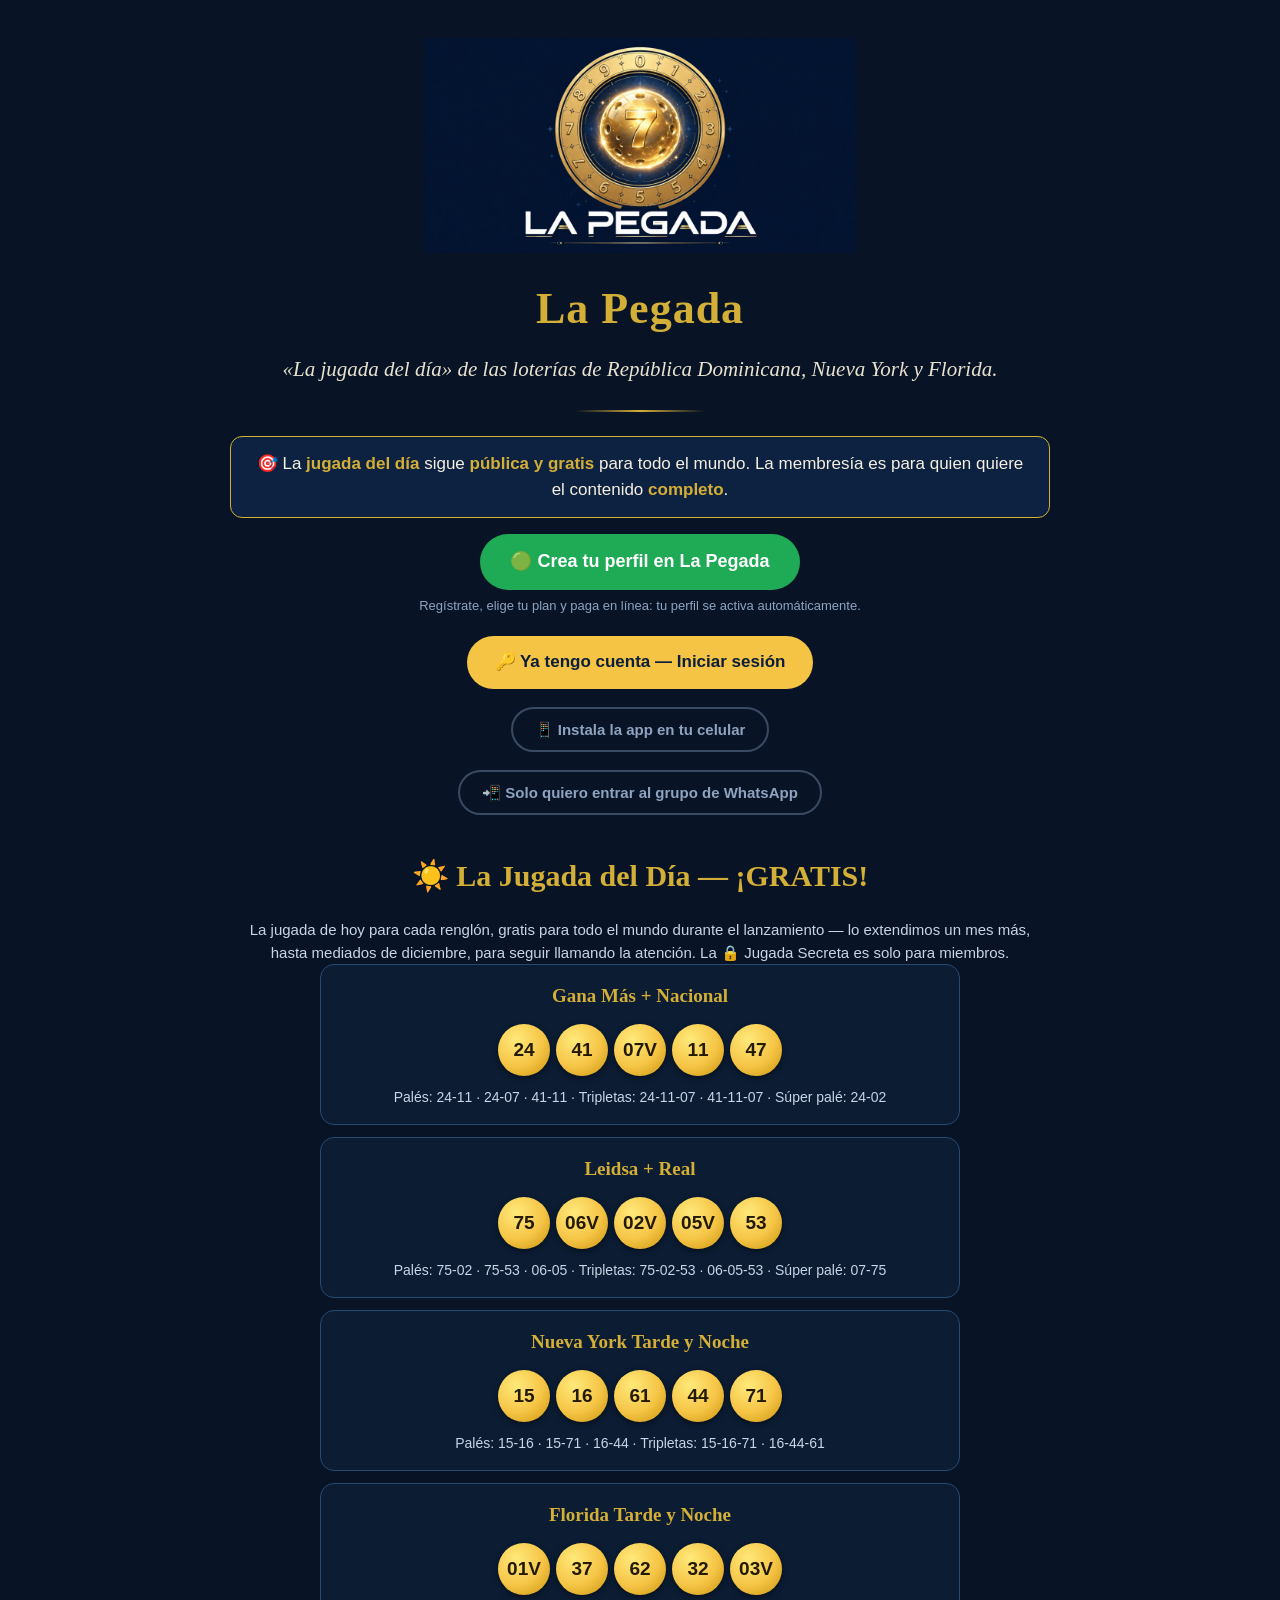
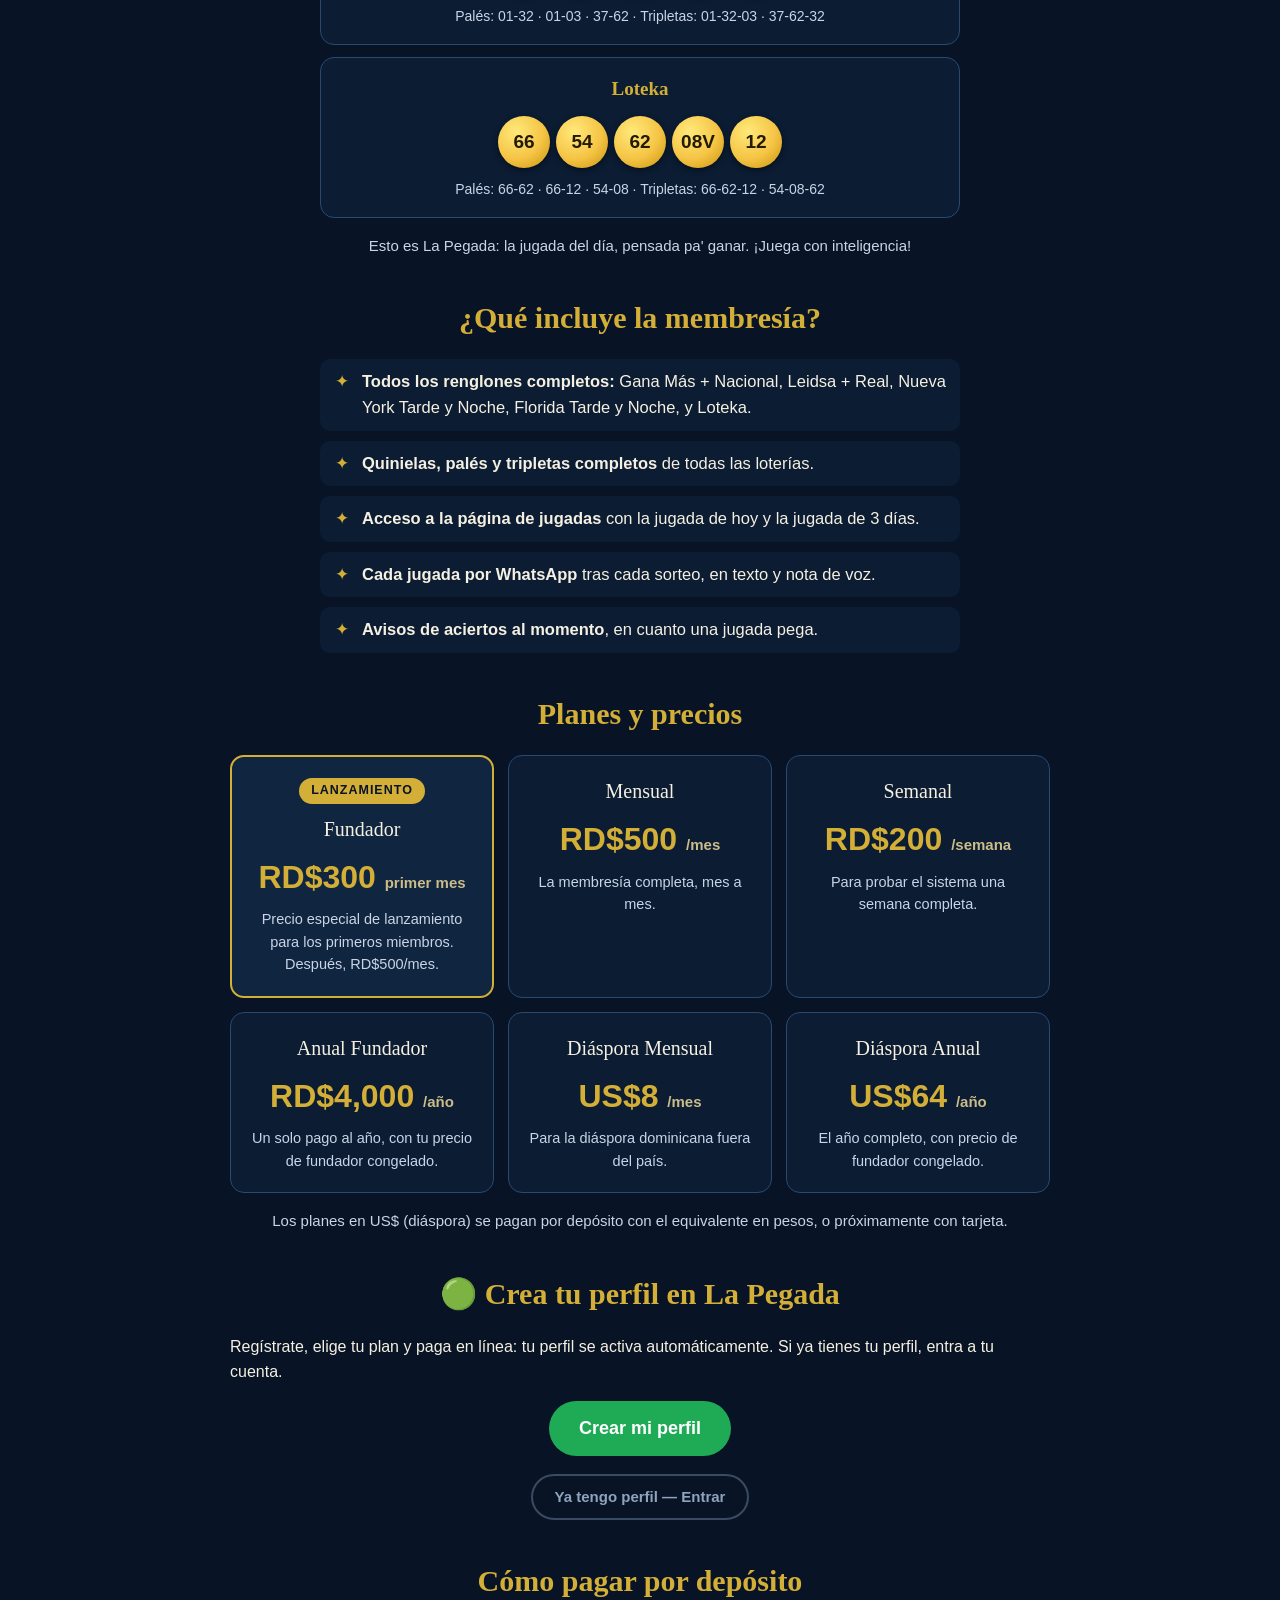
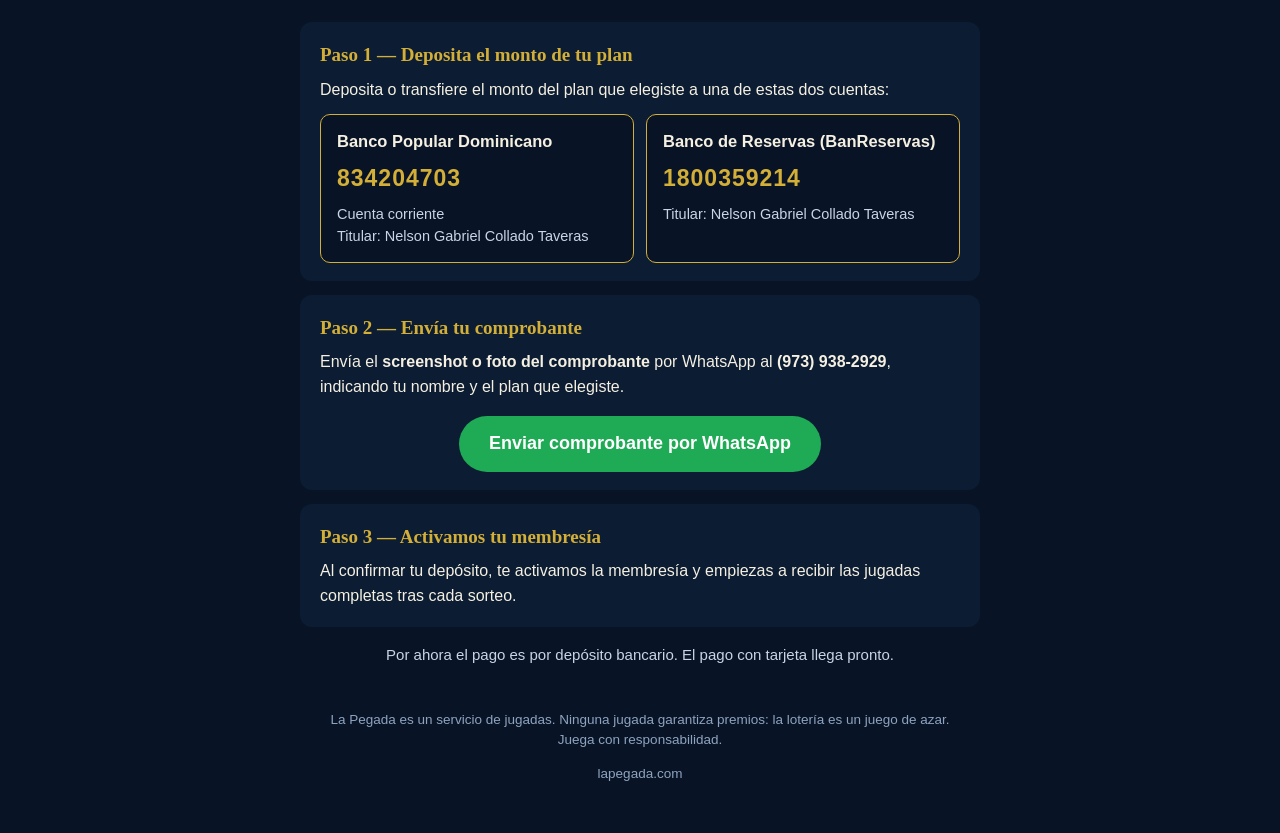
==== commit 423ccf75: "Vitrina de últimas pegadas en la portada (orden de Rey, 5-nov-2026)" ====
--- a/index.html
+++ b/index.html
@@ -66,6 +66,8 @@
   .diaria-card h3 { color:#d4af37; font-family: Georgia, 'Times New Roman', serif; font-size:19px; margin-bottom:10px; }
   .diaria-card .bolas span { display:inline-flex; align-items:center; justify-content:center; min-width:52px; height:52px; padding:0 7px; border-radius:50%; background:radial-gradient(circle at 35% 30%, #ffe97a, #f5c445 55%, #c9930a); color:#231a00; font-weight:bold; font-size:19px; margin:3px; box-shadow:0 2px 6px rgba(0,0,0,.45); }
   .diaria-card p { font-size:14px; color:#c9d4e6; margin-top:8px; }
+  .pegada-card { background:#10253f; border:2px solid #d4af37; }
+  .pegada-card .cuando { font-size:13.5px; color:#cbbd8a; text-transform:capitalize; margin:0 0 10px; }
   footer { margin-top:44px; text-align:center; font-size:13.5px; color:#8fa3bf; }
   footer .legal { max-width:640px; margin:0 auto 14px; line-height:1.5; }
 </style>
@@ -84,6 +86,12 @@
     <div class="cta"><a class="grupo" href="#" id="btnInstalar">📱 Instala la app en tu celular</a><span class="nota" id="instalarNota" style="display:none"></span></div>
     <div class="cta"><a class="grupo" href="https://chat.whatsapp.com/J2mZle35gY3IlnTpNq9Ofj?s=cl&p=i&mlu=4&ilr=4&iam=2">📲 Solo quiero entrar al grupo de WhatsApp</a></div>
   </header>
+
+  <section id="ultimas-pegadas" style="display:none">
+    <h2>🏆 Nuestras últimas pegadas</h2>
+    <div id="pegadasRecientes"></div>
+    <p class="nota">Esta vitrina se actualiza con cada sorteo en el que pegamos. La 🔒 Jugada Secreta es solo para miembros — <a href="/cuenta/registro.html" style="color:#d4af37;font-weight:bold">crea tu perfil</a> y mírala completa cada día.</p>
+  </section>
 
   <section id="jugada-del-dia">
     <h2>☀️ La Jugada del Día — ¡GRATIS!</h2>
@@ -235,5 +243,32 @@
   } catch (e) { /* si el archivo no carga, la sección queda solo con el título */ }
 })();
 </script>
+<script>
+// Últimas pegadas (vitrina pública): lee /pegadas.json — los últimos 3 SORTEOS
+// en los que La Pegada pegó (del día en curso o de días anteriores) — y pinta
+// una tarjeta por sorteo. De la Jugada Secreta solo se muestra el número que
+// pegó, jamás la lista completa. (Orden de Rey, 5-nov-2026)
+(async () => {
+  try {
+    const d = await (await fetch('/pegadas.json', { cache: 'no-store' })).json();
+    const lista = (d.pegadas || []).slice(0, 3);
+    if (!lista.length) return;
+    const caja = document.getElementById('pegadasRecientes');
+    const hoyRD = new Date().toLocaleDateString('en-CA', { timeZone: 'America/Santo_Domingo' });
+    const ayerRD = new Date(Date.now() - 864e5).toLocaleDateString('en-CA', { timeZone: 'America/Santo_Domingo' });
+    for (const p of lista) {
+      let cuando = new Date(p.fecha + 'T12:00:00Z').toLocaleDateString('es', { weekday: 'long', day: 'numeric', month: 'long', timeZone: 'UTC' });
+      if (p.fecha === hoyRD) cuando = '🔥 Hoy · ' + cuando;
+      else if (p.fecha === ayerRD) cuando = 'Ayer · ' + cuando;
+      const lineas = (p.aciertos || []).map(a => '<div class="bolas"><span>' + a.n + '</span></div><p>¡Pegó en <strong>' + a.pos + '</strong>! · ' + (a.origen === 'secreta' ? '🔒 Jugada Secreta' : '☀️ Jugada del Día') + '</p>').join('');
+      const div = document.createElement('div');
+      div.className = 'diaria-card pegada-card';
+      div.innerHTML = '<h3>🎉 ' + p.loteria + '</h3><p class="cuando">' + cuando + '</p>' + lineas;
+      caja.appendChild(div);
+    }
+    document.getElementById('ultimas-pegadas').style.display = 'block';
+  } catch (e) { /* sin datos, la sección no se muestra */ }
+})();
+</script>
 </body>
 </html>
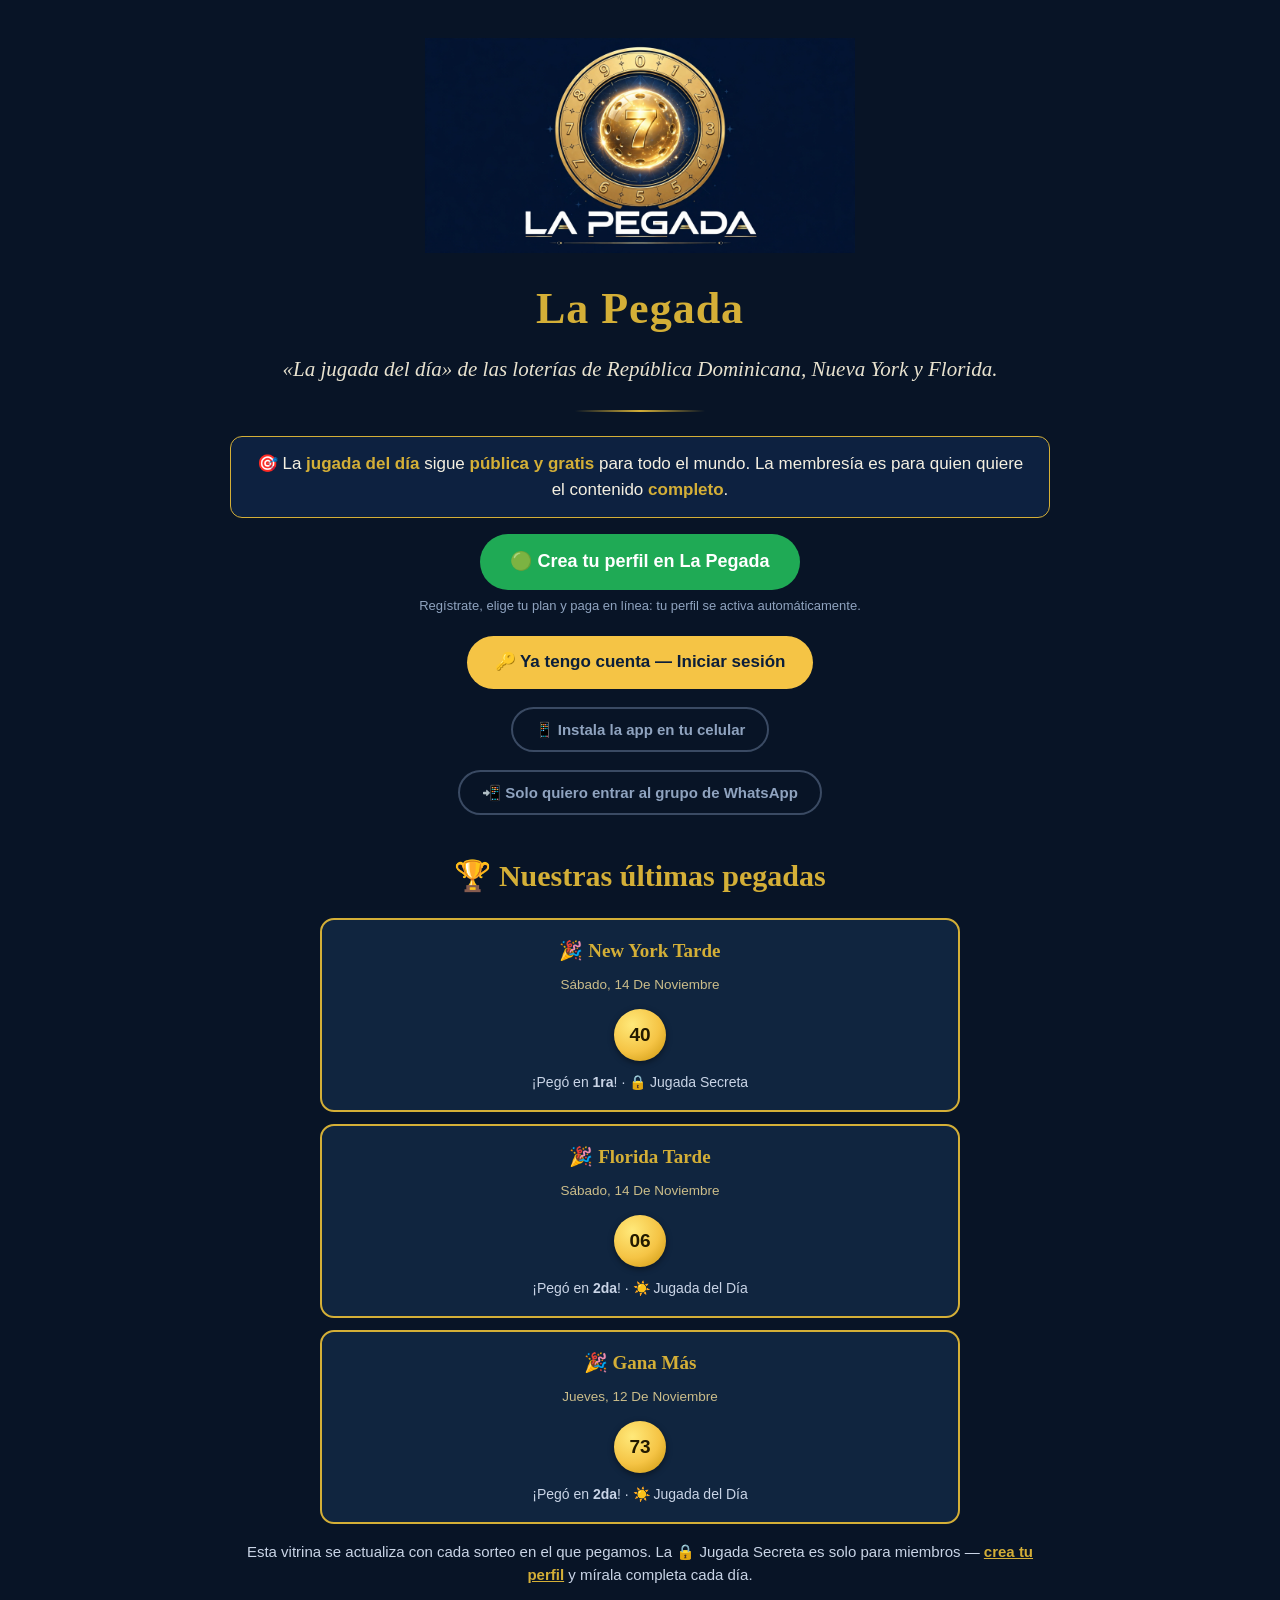
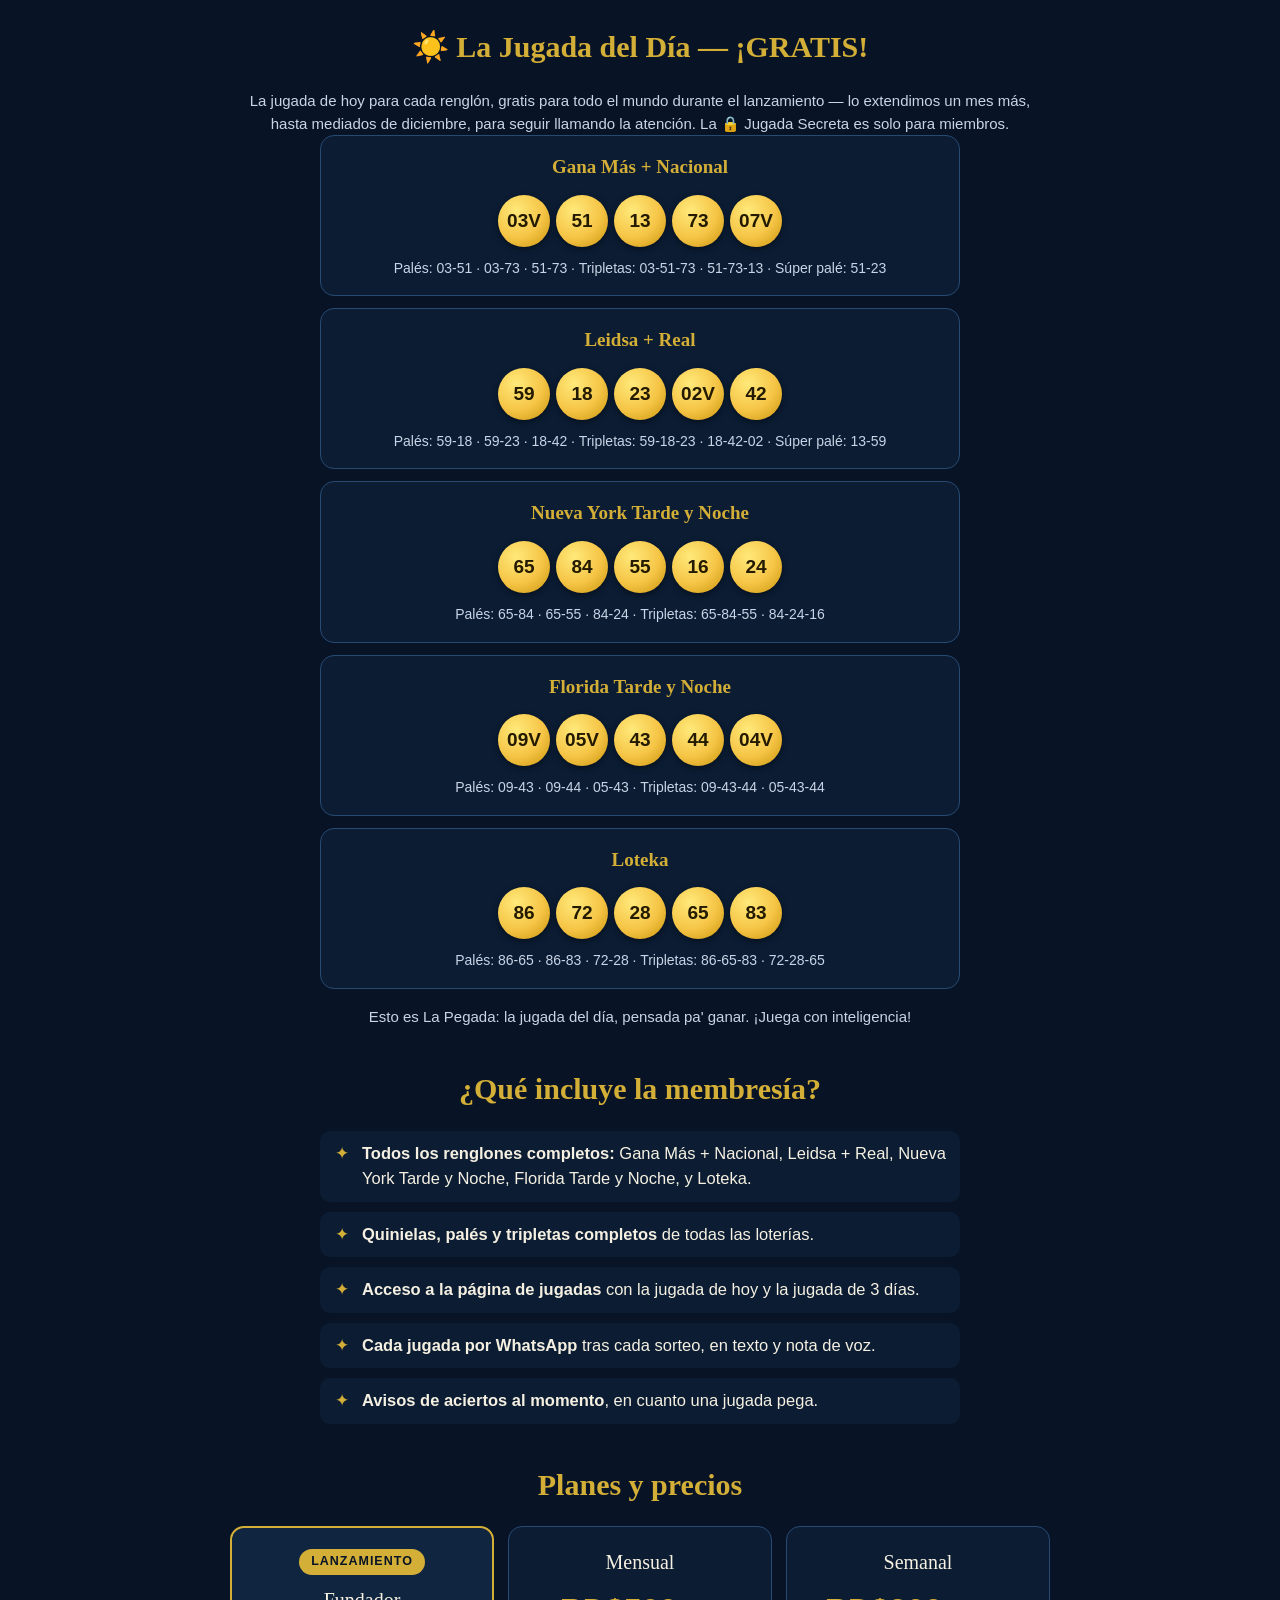
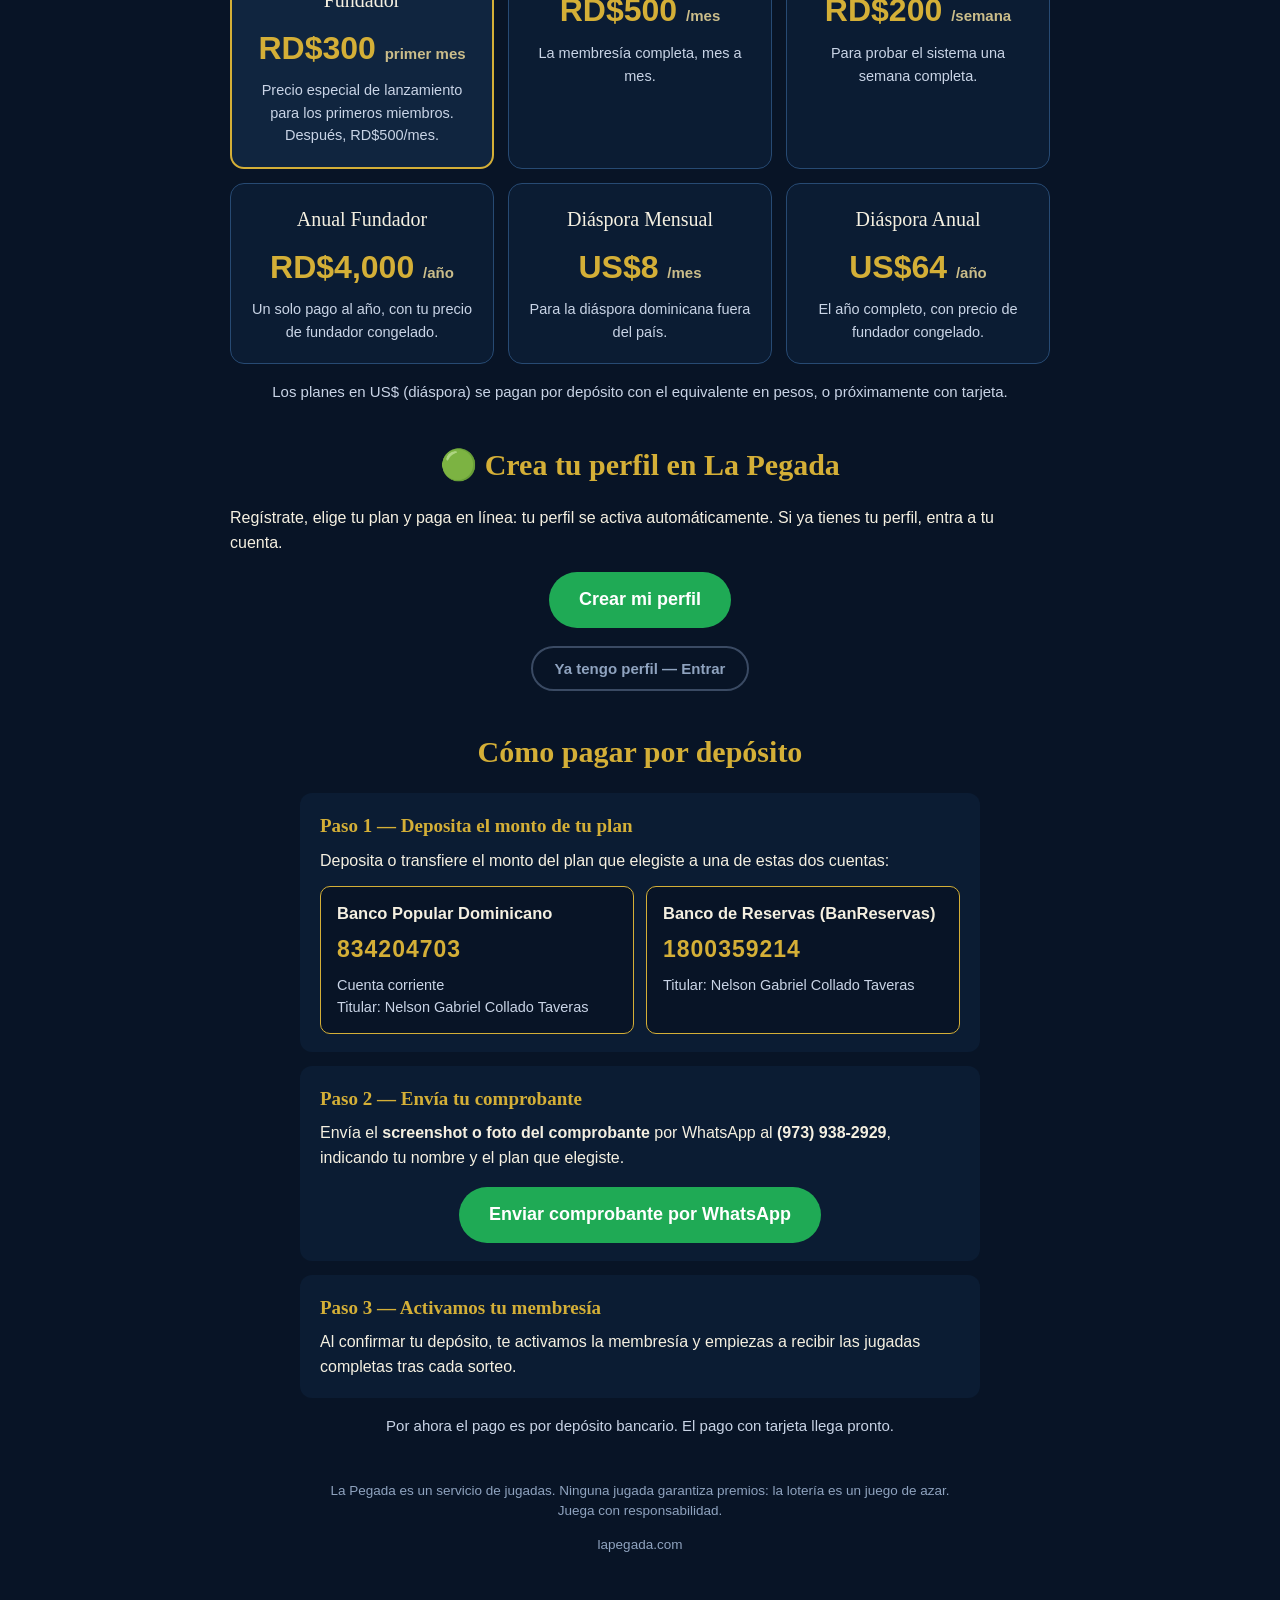
==== commit 13b93b93: "Instala Google Analytics (G-XF6NMJT4LF) en index.html" ====
--- a/index.html
+++ b/index.html
@@ -1,6 +1,15 @@
 <!DOCTYPE html>
 <html lang="es">
 <head>
+<!-- Google tag (gtag.js) -->
+<script async src="https://www.googletagmanager.com/gtag/js?id=G-XF6NMJT4LF"></script>
+<script>
+  window.dataLayer = window.dataLayer || [];
+  function gtag(){dataLayer.push(arguments);}
+  gtag('js', new Date());
+  gtag('config', 'G-XF6NMJT4LF');
+</script>
+
 <meta charset="UTF-8">
 <meta name="viewport" content="width=device-width, initial-scale=1.0">
 <title>La Pegada — Membresía | La jugada del día</title>
